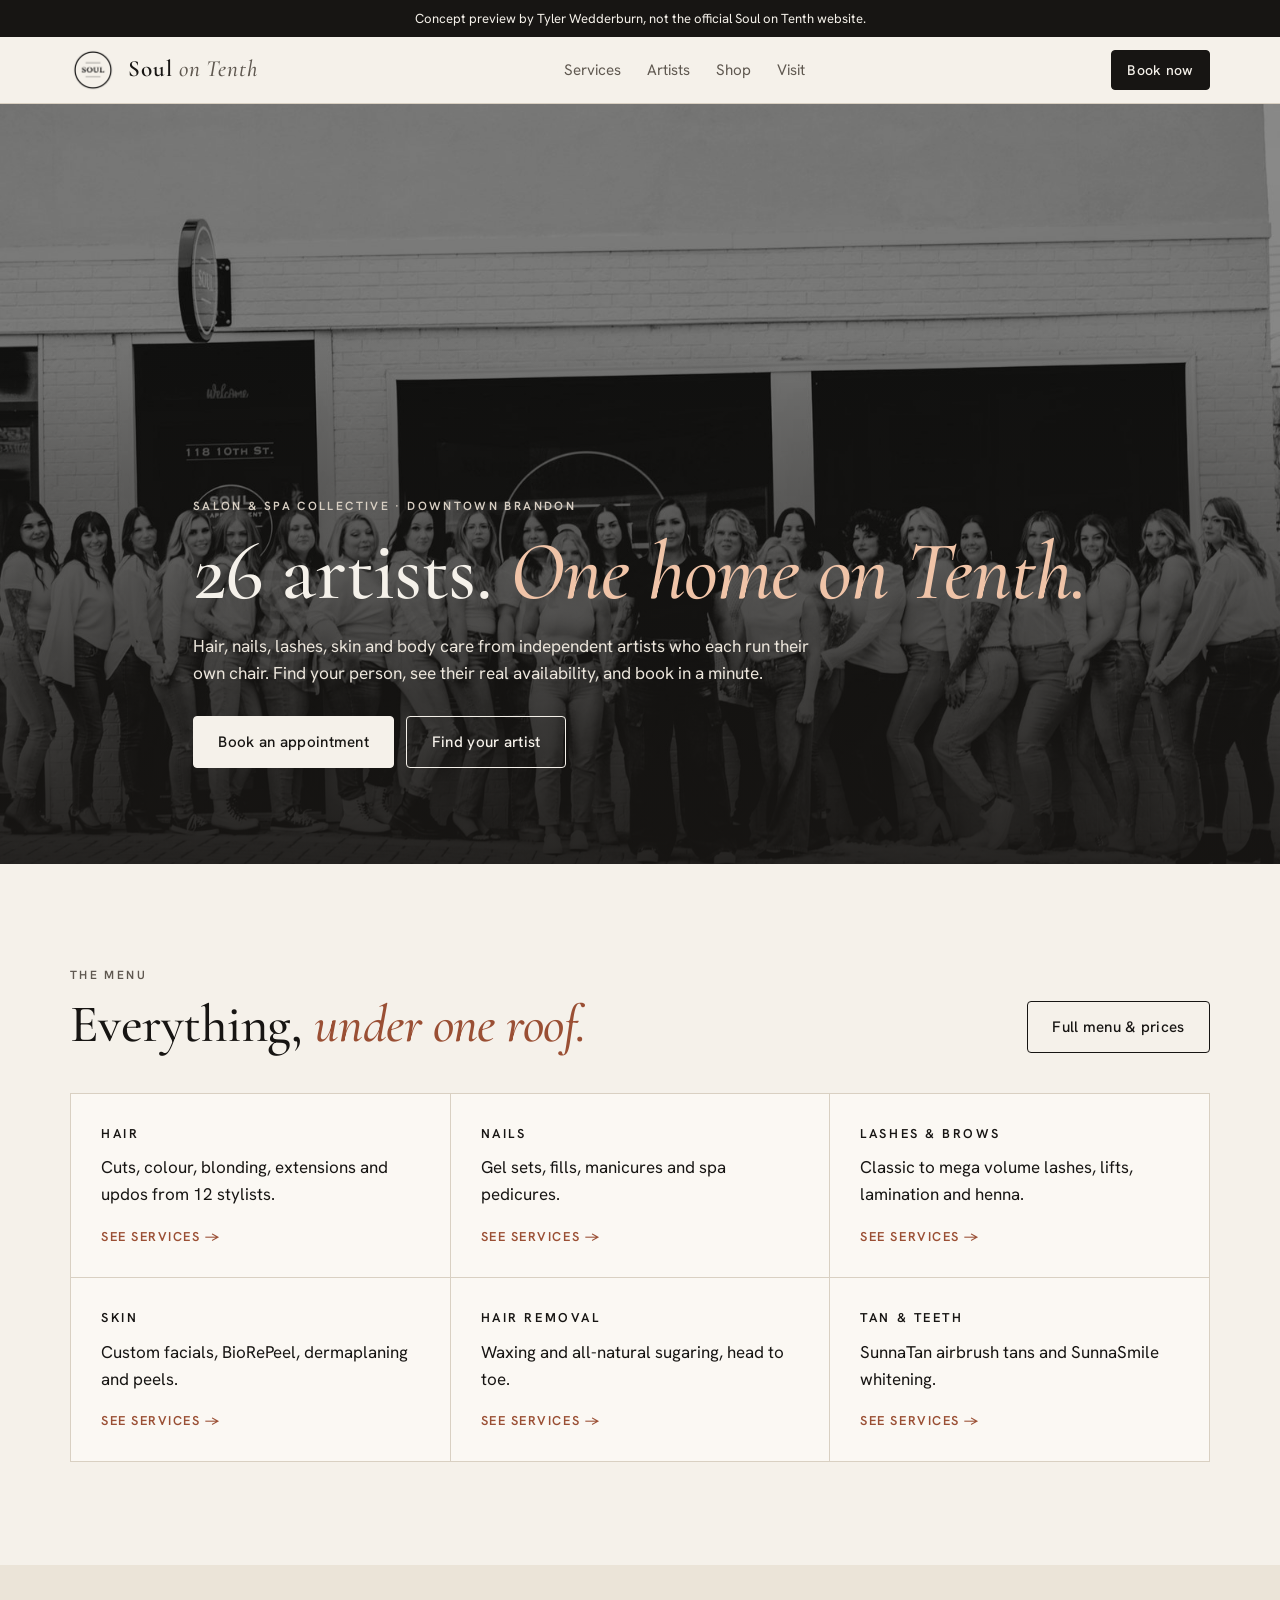
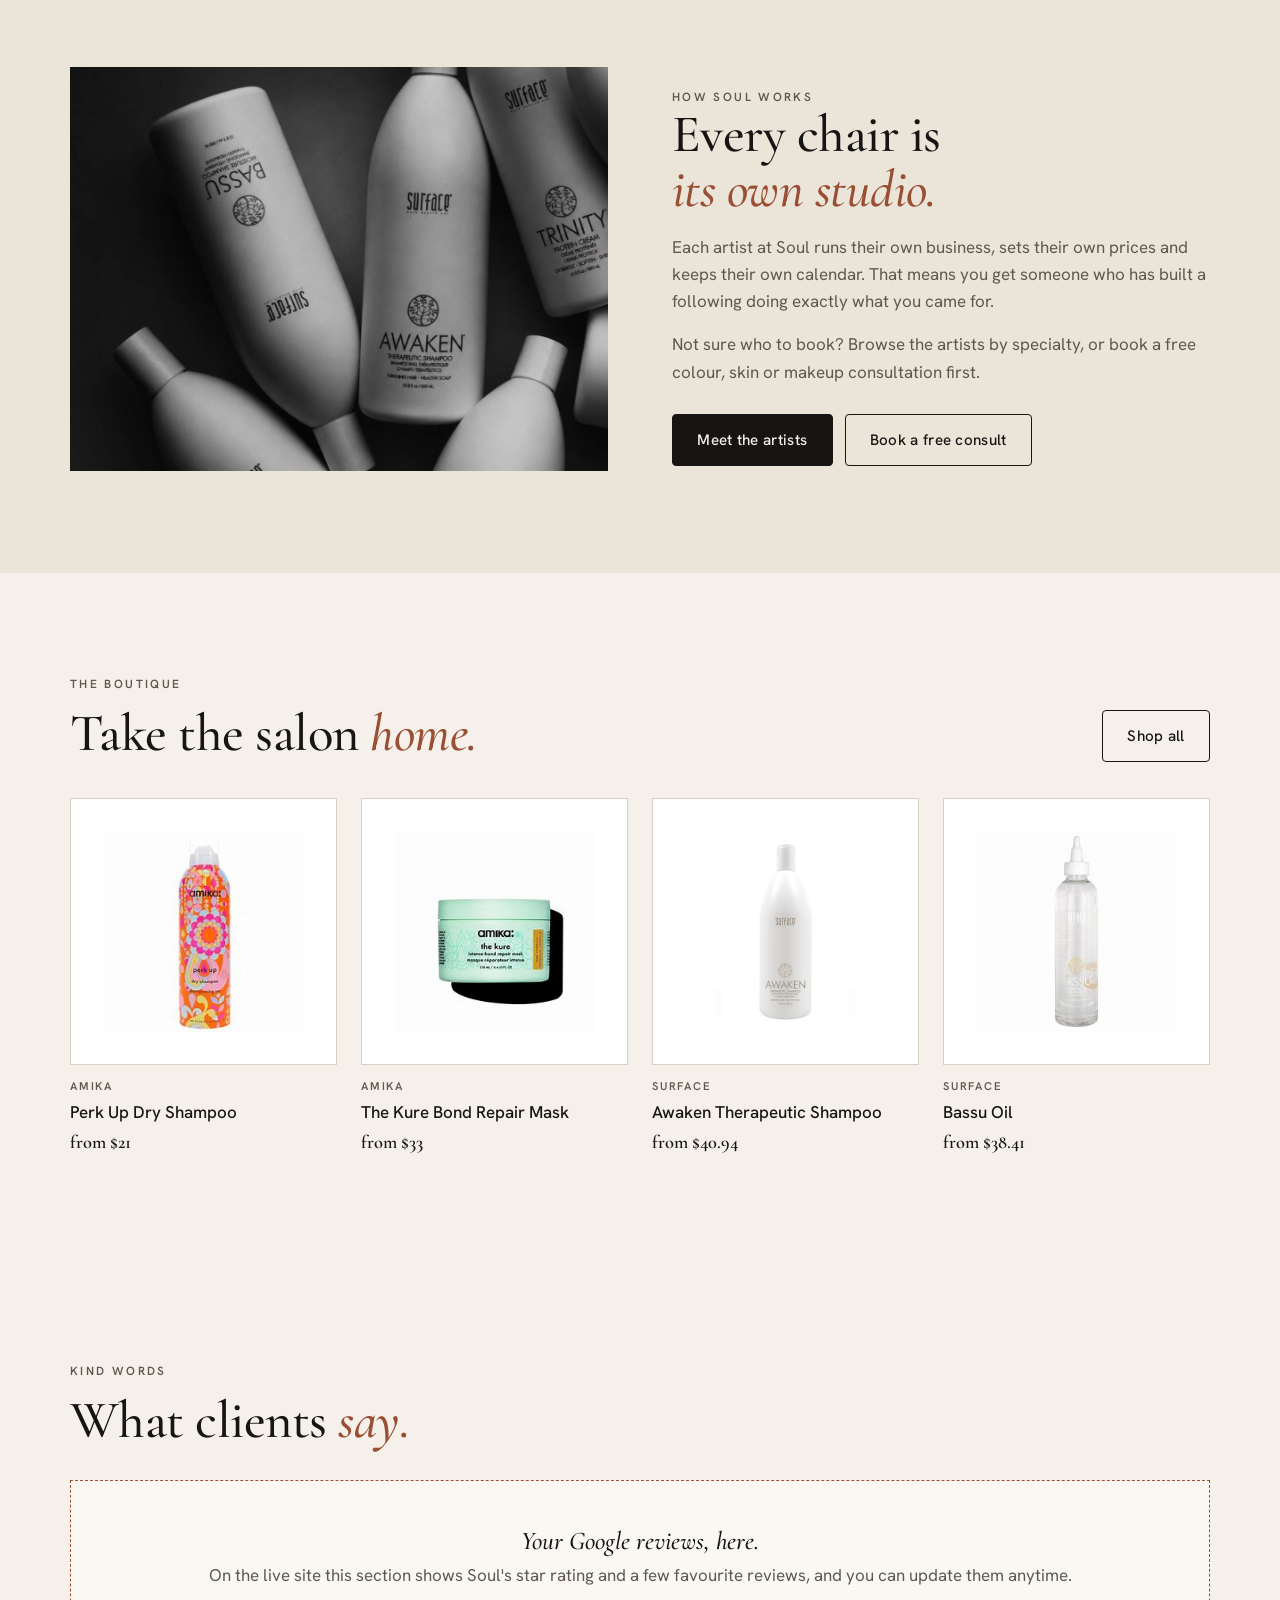
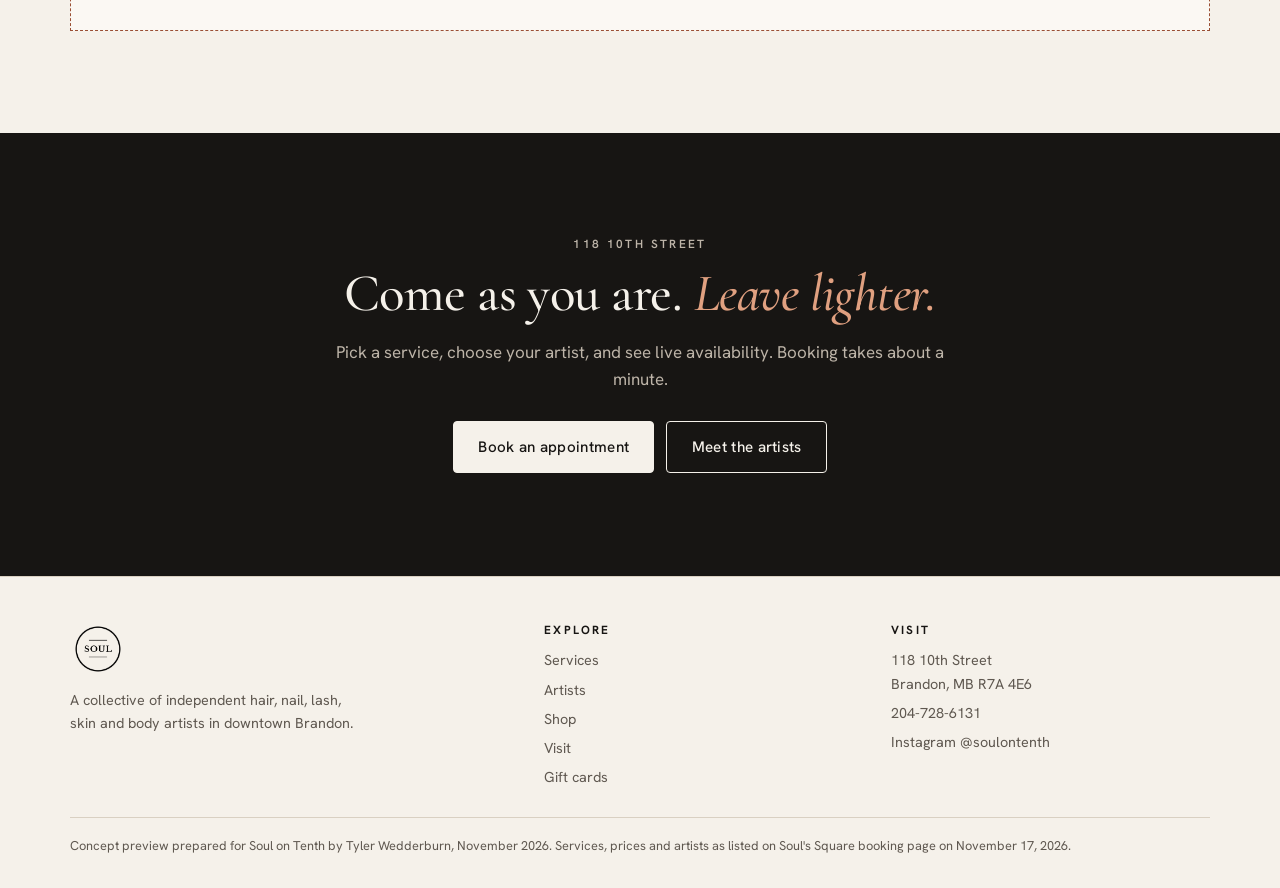
==== index.html @ 36a23da8 "Soul on Tenth concept preview: five pages built from Square data Co-Authored-By: Claude Opus 5.5 <no" ====
<!doctype html>
<html lang="en-CA">
<head>
<meta charset="utf-8">
<meta name="viewport" content="width=device-width, initial-scale=1, viewport-fit=cover">
<meta name="robots" content="noindex, nofollow">
<title>Soul on Tenth | Salon &amp; Spa Collective in Downtown Brandon, MB</title>
<meta name="description" content="Hair, nails, lashes, brows, facials, waxing, sugaring, tanning and more from 26 independent artists at 118 10th Street, Brandon.">
<link rel="icon" href="assets/img/logo.jpg">
<link rel="preconnect" href="https://fonts.googleapis.com">
<link rel="preconnect" href="https://fonts.gstatic.com" crossorigin>
<link rel="stylesheet" href="https://fonts.googleapis.com/css2?family=Cormorant+Garamond:ital,wght@0,500;0,600;1,500&family=Hanken+Grotesk:wght@400;500;600&display=swap">
<link rel="stylesheet" href="assets/theme.css">
</head>
<body>
<div class="announcement">Concept preview by Tyler Wedderburn, not the official Soul on Tenth website.</div>
<header class="header"><div class="page-width">
  <a class="header__logo" href="index.html"><img src="assets/img/logo.jpg" alt="Soul on Tenth" width="46" height="46"><span>Soul <i>on Tenth</i></span></a>
  <nav aria-label="Main"><a href="services.html">Services</a><a href="artists.html">Artists</a><a href="shop.html">Shop</a><a href="visit.html">Visit</a></nav>
  <details class="menu-drawer"><summary aria-label="Menu">Menu</summary><nav aria-label="Mobile"><a href="services.html">Services</a><a href="artists.html">Artists</a><a href="shop.html">Shop</a><a href="visit.html">Visit</a></nav></details>
  <a class="button button--primary" href="https://book.squareup.com/appointments/bp8okbmrqv0b9o/location/DH0CR95W0RNAC/services" target="_blank" rel="noopener">Book now</a>
</div></header>
<main>
<section class="hero">
  <img src="assets/img/studio.jpg" alt="The Soul on Tenth team standing together outside the salon at 118 10th Street" width="1600" height="1067">
  <div class="hero__text page-width">
    <p class="caption">Salon &amp; spa collective · Downtown Brandon</p>
    <h1>26 artists. <em>One home on Tenth.</em></h1>
    <p class="rte">Hair, nails, lashes, skin and body care from independent artists who each run their own chair. Find your person, see their real availability, and book in a minute.</p>
    <div class="buttons"><a class="button button--primary" href="https://book.squareup.com/appointments/bp8okbmrqv0b9o/location/DH0CR95W0RNAC/services" target="_blank" rel="noopener">Book an appointment</a><a class="button button--light" href="artists.html">Find your artist</a></div>
  </div>
</section>

<section class="section"><div class="page-width">
  <div class="title-row"><div><p class="caption">The menu</p><h2>Everything, <em>under one roof.</em></h2></div><a class="button" href="services.html">Full menu &amp; prices</a></div>
  <div class="multicolumn"><a class="column column--link" href="services.html#haircuts"><p class="caption">Hair</p><p>Cuts, colour, blonding, extensions and updos from 12 stylists.</p><span class="link">See services →</span></a><a class="column column--link" href="services.html#nails"><p class="caption">Nails</p><p>Gel sets, fills, manicures and spa pedicures.</p><span class="link">See services →</span></a><a class="column column--link" href="services.html#lashes"><p class="caption">Lashes &amp; Brows</p><p>Classic to mega volume lashes, lifts, lamination and henna.</p><span class="link">See services →</span></a><a class="column column--link" href="services.html#facials-skin"><p class="caption">Skin</p><p>Custom facials, BioRePeel, dermaplaning and peels.</p><span class="link">See services →</span></a><a class="column column--link" href="services.html#waxing"><p class="caption">Hair Removal</p><p>Waxing and all-natural sugaring, head to toe.</p><span class="link">See services →</span></a><a class="column column--link" href="services.html#airbrush-tan-teeth-whitening"><p class="caption">Tan &amp; Teeth</p><p>SunnaTan airbrush tans and SunnaSmile whitening.</p><span class="link">See services →</span></a></div>
</div></section>

<section class="section scheme-2"><div class="page-width image-with-text">
  <div class="image-with-text__media image-with-text__media--crop"><img src="assets/img/surface.jpg" alt="Surface hair care bottles" width="1206" height="1471" loading="lazy"></div>
  <div>
    <p class="caption">How Soul works</p><h2>Every chair is <em>its own studio.</em></h2>
    <p class="rte subtle">Each artist at Soul runs their own business, sets their own prices and keeps their own calendar. That means you get someone who has built a following doing exactly what you came for.</p>
    <p class="rte subtle">Not sure who to book? Browse the artists by specialty, or book a free colour, skin or makeup consultation first.</p>
    <div class="buttons"><a class="button button--primary" href="artists.html">Meet the artists</a><a class="button" href="https://book.squareup.com/appointments/bp8okbmrqv0b9o/location/DH0CR95W0RNAC/services" target="_blank" rel="noopener">Book a free consult</a></div>
  </div>
</div></section>

<section class="section"><div class="page-width">
  <div class="title-row"><div><p class="caption">The boutique</p><h2>Take the salon <em>home.</em></h2></div><a class="button" href="shop.html">Shop all</a></div>
  <div class="product-grid"><a class="card" href="https://soulontenth.square.site/product/perk-up-dry-shampoo/456" target="_blank" rel="noopener"><div class="card__media"><img src="assets/img/p456.jpg" alt="amika Perk Up Dry Shampoo" loading="lazy" width="400" height="400"></div><span class="card__vendor">amika</span><span class="card__title">Perk Up Dry Shampoo</span><span class="card__price">from $21</span></a><a class="card" href="https://soulontenth.square.site/product/the-kure-bond-repair-mask/463" target="_blank" rel="noopener"><div class="card__media"><img src="assets/img/p463.jpg" alt="amika The Kure Bond Repair Mask" loading="lazy" width="400" height="400"></div><span class="card__vendor">amika</span><span class="card__title">The Kure Bond Repair Mask</span><span class="card__price">from $33</span></a><a class="card" href="https://soulontenth.square.site/product/awaken-shampoo/143" target="_blank" rel="noopener"><div class="card__media"><img src="assets/img/p143.jpg" alt="Surface Awaken Therapeutic Shampoo" loading="lazy" width="400" height="400"></div><span class="card__vendor">Surface</span><span class="card__title">Awaken Therapeutic Shampoo</span><span class="card__price">from $40.94</span></a><a class="card" href="https://soulontenth.square.site/product/bassu-oil/98" target="_blank" rel="noopener"><div class="card__media"><img src="assets/img/p98.jpg" alt="Surface Bassu Oil" loading="lazy" width="400" height="400"></div><span class="card__vendor">Surface</span><span class="card__title">Bassu Oil</span><span class="card__price">from $38.41</span></a></div>
</div></section>
<section class="section"><div class="page-width">
  <p class="caption">Kind words</p><h2>What clients <em>say.</em></h2>
  <div class="placeholder placeholder--wide"><div><b>Your Google reviews, here.</b><br>On the live site this section shows Soul's star rating and a few favourite reviews, and you can update them anytime.</div></div>
</div></section>
<section class="section scheme-ink center"><div class="page-width">
  <p class="caption">118 10th Street</p>
  <h2>Come as you are. <em>Leave lighter.</em></h2>
  <p class="rte subtle">Pick a service, choose your artist, and see live availability. Booking takes about a minute.</p>
  <div class="buttons"><a class="button button--primary" href="https://book.squareup.com/appointments/bp8okbmrqv0b9o/location/DH0CR95W0RNAC/services" target="_blank" rel="noopener">Book an appointment</a><a class="button" href="artists.html">Meet the artists</a></div>
</div></section></main>
<footer class="footer"><div class="page-width">
  <div class="grid">
    <div><img src="assets/img/logo.jpg" alt="Soul on Tenth" width="56" height="56"><p>A collective of independent hair, nail, lash, skin and body artists in downtown Brandon.</p></div>
    <div><h4>Explore</h4><ul><li><a href="services.html">Services</a></li><li><a href="artists.html">Artists</a></li><li><a href="shop.html">Shop</a></li><li><a href="visit.html">Visit</a></li><li><a class="" href="https://squareup.com/gift/7G8EJMYGEEBGZ/order" target="_blank" rel="noopener">Gift cards</a></li></ul></div>
    <div><h4>Visit</h4><ul><li>118 10th Street<br>Brandon, MB R7A 4E6</li><li><a href="tel:+12047286131">204-728-6131</a></li><li><a class="" href="https://www.instagram.com/soulontenth" target="_blank" rel="noopener">Instagram @soulontenth</a></li></ul></div>
  </div>
  <p class="legal">Concept preview prepared for Soul on Tenth by Tyler Wedderburn, November 2026. Services, prices and artists as listed on Soul's Square booking page on November 17, 2026.</p>
</div></footer>
<div class="sticky-cta"><a class="button button--primary" href="https://book.squareup.com/appointments/bp8okbmrqv0b9o/location/DH0CR95W0RNAC/services" target="_blank" rel="noopener">Book</a><a class="button" href="artists.html">Find an artist</a></div>
</body></html>
---- assets/theme.css ----
/* Soul on Tenth concept theme.
   Black-and-white like Soul's logo and photos, on warm paper, with one clay accent.
   Plain static HTML/CSS: booking stays on Square Appointments and checkout stays on Square Online. */
:root{
  --bg:#f5f1ea; --bg-2:#ebe4d8; --ink:#171513; --ink-soft:#5f5850;
  --accent:#9a4f34; --accent-deep:#7a3b25; --line:#d9d0c2; --card:#fbf8f3;
  --display:"Cormorant Garamond","Iowan Old Style",Georgia,serif;
  --body:"Hanken Grotesk","Segoe UI",system-ui,sans-serif;
  --r:4px; --page:1180px;
}
*{box-sizing:border-box}
html{scroll-behavior:smooth;scroll-padding-top:90px}
@media (prefers-reduced-motion:reduce){html{scroll-behavior:auto}*{transition:none!important}}
body{margin:0;background:var(--bg);color:var(--ink);font-family:var(--body);font-size:17px;line-height:1.6;-webkit-font-smoothing:antialiased}
img{max-width:100%;display:block}
a{color:inherit}
:focus-visible{outline:2px solid var(--accent);outline-offset:3px}
.page-width{max-width:var(--page);margin:0 auto;padding-left:max(20px,env(safe-area-inset-left,0px));padding-right:max(20px,env(safe-area-inset-right,0px))}
h1,h2,h3{font-family:var(--display);font-weight:500;line-height:1.05;text-wrap:balance;margin:0;letter-spacing:-.01em}
h1{font-size:clamp(2.6rem,7vw,5.2rem)}
h2{font-size:clamp(2rem,4.6vw,3.3rem)}
h3{font-size:1.5rem;font-weight:600}
em{font-style:italic;color:var(--accent)}
.caption{font-size:.74rem;letter-spacing:.2em;text-transform:uppercase;font-weight:600;color:var(--ink-soft);margin:0 0 12px}
.subtle{color:var(--ink-soft)}
.section{padding-block:clamp(56px,8vw,108px)}
.scheme-2{background:var(--bg-2)}
.scheme-ink{background:var(--ink);color:var(--bg)}
.scheme-ink em{color:#e0a080}
.scheme-ink .subtle,.scheme-ink .caption{color:#bdb4a8}
.button{display:inline-flex;align-items:center;justify-content:center;padding:.85em 1.6em;font-weight:500;font-size:.95rem;letter-spacing:.02em;text-decoration:none;border:1.5px solid var(--ink);background:transparent;color:var(--ink);border-radius:var(--r);transition:background .2s,color .2s,border-color .2s}
.button:hover{background:var(--ink);color:var(--bg)}
.button--primary{background:var(--ink);color:var(--bg)}
.button--primary:hover{background:var(--accent);border-color:var(--accent);color:#fff}
.button--light,.scheme-ink .button{border-color:var(--bg);color:var(--bg)}
.button--light:hover,.scheme-ink .button:hover{background:var(--bg);color:var(--ink)}
.scheme-ink .button--primary{background:var(--bg);color:var(--ink)}
.scheme-ink .button--primary:hover{background:var(--accent);border-color:var(--accent);color:#fff}
.buttons{display:flex;flex-wrap:wrap;gap:12px;margin-top:28px}
.center{text-align:center}.center .buttons{justify-content:center}
.rte{max-width:62ch}.center .rte{margin-inline:auto}
.link{font-weight:600;font-size:.8rem;letter-spacing:.12em;text-transform:uppercase;color:var(--accent);text-decoration:none}
.link:hover{text-decoration:underline}

/* announcement + header */
.announcement{background:var(--ink);color:var(--bg);font-size:.82rem;text-align:center;padding:8px 16px}
.header{position:sticky;top:0;z-index:20;background:var(--bg);border-bottom:1px solid var(--line)}
.header .page-width{display:flex;align-items:center;justify-content:space-between;gap:16px;padding-block:10px}
.header__logo{display:flex;align-items:center;gap:12px;text-decoration:none}
.header__logo img{width:46px;height:46px;mix-blend-mode:multiply}
.header__logo span{font-family:var(--display);font-size:1.45rem;font-weight:600;letter-spacing:.04em}
.header__logo i{font-weight:500;color:var(--ink-soft)}
.header nav{display:flex;gap:26px}
.header nav a{text-decoration:none;color:var(--ink-soft);font-size:.95rem}
.header nav a[aria-current="page"],.header nav a:hover{color:var(--ink)}
.header nav a[aria-current="page"]{text-decoration:underline;text-decoration-color:var(--accent);text-underline-offset:7px}
.header .button{padding:.55em 1.1em;font-size:.88rem}
.menu-drawer{display:none}
@media (max-width:880px){
  .header nav{display:none}
  .menu-drawer{display:block;margin-left:auto}
  .menu-drawer summary{list-style:none;cursor:pointer;padding:8px;font-size:.95rem}
  .menu-drawer summary::-webkit-details-marker{display:none}
  .menu-drawer[open] nav{display:flex;flex-direction:column;gap:0;position:absolute;left:0;right:0;top:100%;background:var(--bg);border-bottom:1px solid var(--line);padding:8px max(20px,env(safe-area-inset-left,0px)) 16px}
  .menu-drawer[open] nav a{padding:12px 0;border-bottom:1px solid var(--line);font-size:1.05rem}
}
@media (max-width:420px){.header__logo span{display:none}}

/* hero */
.hero{position:relative;min-height:min(86vh,760px);display:grid;align-items:end;color:var(--bg);background:var(--ink);overflow:hidden}
.hero > img{position:absolute;inset:0;width:100%;height:100%;object-fit:cover;object-position:center 60%;opacity:.62}
.hero::after{content:"";position:absolute;inset:0;background:linear-gradient(180deg,rgba(23,21,19,0) 30%,rgba(23,21,19,.85) 100%)}
@media (max-width:640px){.hero > img{object-position:42% 100%}}
.hero__text{position:relative;z-index:1;padding-block:clamp(48px,8vw,96px)}
.hero h1 em{color:#f0c4a8}
.hero .caption{color:#d8cfc3}
.hero .rte{color:#ece6dc;font-size:1.08rem}
.hero .button--primary{background:var(--bg);color:var(--ink);border-color:var(--bg)}
.hero .button--primary:hover{background:var(--accent);border-color:var(--accent);color:#fff}

/* multicolumn */
.title-row{display:flex;flex-wrap:wrap;justify-content:space-between;align-items:end;gap:16px}
.multicolumn{display:grid;grid-template-columns:repeat(3,minmax(0,1fr));gap:1px;margin-top:40px;background:var(--line);border:1px solid var(--line)}
@media (max-width:900px){.multicolumn{grid-template-columns:repeat(2,minmax(0,1fr))}}
@media (max-width:560px){.multicolumn{grid-template-columns:minmax(0,1fr)}}
.column{background:var(--card);padding:30px;display:flex;flex-direction:column;gap:10px}
.column p{margin:0}
.column .caption{color:var(--ink);font-size:.8rem}
.column--link{text-decoration:none;transition:background .2s}
.column--link:hover{background:#fff}
.column--link .link{margin-top:auto;padding-top:8px}
.scheme-2 .multicolumn{background:none;border:0;gap:28px}
.column--plain{background:none;padding:0}

/* image with text */
.image-with-text{display:grid;grid-template-columns:minmax(0,1fr) minmax(0,1fr);gap:clamp(28px,5vw,72px);align-items:center}
.image-with-text__media{overflow:hidden;aspect-ratio:4/5;background:var(--bg-2)}
.image-with-text__media img{width:100%;height:100%;object-fit:cover}
.image-with-text__media--crop{aspect-ratio:4/3}
.image-with-text__media--crop img{object-position:center bottom}
.image-with-text p{margin:16px 0 0}
@media (max-width:820px){.image-with-text{grid-template-columns:minmax(0,1fr)}}

/* product grid */
.product-grid{display:grid;grid-template-columns:repeat(4,minmax(0,1fr));gap:24px;margin-top:36px}
@media (max-width:900px){.product-grid{grid-template-columns:repeat(2,minmax(0,1fr))}}
.card{text-decoration:none;display:flex;flex-direction:column;gap:5px}
.card__media{aspect-ratio:1;background:#fff;border:1px solid var(--line);overflow:hidden;margin-bottom:8px;padding:12%}
.card__media img{width:100%;height:100%;object-fit:contain;transition:transform .4s}
.card:hover .card__media img{transform:scale(1.05)}
.card__vendor{font-size:.7rem;letter-spacing:.16em;text-transform:uppercase;font-weight:600;color:var(--ink-soft)}
.card__title{font-weight:500;line-height:1.3}
.card__price{font-family:var(--display);font-size:1.15rem;font-weight:600}

/* table of contents chips */
.toc{display:flex;flex-wrap:wrap;gap:8px;margin-top:28px}
.toc a{font-size:.85rem;text-decoration:none;padding:.45em .9em;border:1px solid var(--line);background:var(--card);border-radius:999px}
.toc a:hover{border-color:var(--ink)}

/* collapsible menu */
.collapsible{margin-top:32px;border-top:1px solid var(--ink)}
.collapsible details{border-bottom:1px solid var(--line)}
.collapsible summary{cursor:pointer;list-style:none;display:flex;align-items:center;gap:16px;padding:20px 4px;font-family:var(--display);font-size:1.7rem;font-weight:600}
.collapsible summary::-webkit-details-marker{display:none}
.collapsible summary small{font-family:var(--body);font-size:.85rem;font-weight:400;color:var(--ink-soft);margin-left:auto}
.collapsible summary::after{content:"+";font-family:var(--body);font-weight:400;font-size:1.5rem;color:var(--accent);transition:transform .2s;width:1ch}
.collapsible details[open] summary::after{transform:rotate(45deg)}
.service-list{display:grid;grid-template-columns:minmax(0,1fr) minmax(0,1fr);gap:0 48px;padding:0 4px 28px}
@media (max-width:760px){.service-list{grid-template-columns:minmax(0,1fr)}}
.service{display:grid;grid-template-columns:minmax(0,1fr) auto auto;gap:14px;align-items:start;padding:16px 0;border-bottom:1px dashed var(--line)}
.service b{font-weight:600}
.service small{display:block;color:var(--ink-soft);font-size:.85rem;line-height:1.45;margin-top:3px}
.service small.dur{font-size:.75rem;letter-spacing:.06em;text-transform:uppercase}
.service .price{font-family:var(--display);font-size:1.2rem;font-weight:600;white-space:nowrap;font-variant-numeric:tabular-nums}
.service .price i,.chips i{font-family:var(--body);font-style:normal;font-weight:400;font-size:.7rem;text-transform:uppercase;letter-spacing:.06em;color:var(--ink-soft);margin-right:4px}
.service > a{font-size:.75rem;font-weight:600;letter-spacing:.12em;text-transform:uppercase;color:var(--accent);text-decoration:none;padding-top:5px}
.service > a:hover{text-decoration:underline}
.service--fill{grid-template-columns:minmax(0,1fr)}
.chips{display:flex;flex-wrap:wrap;gap:6px}
.chips a{font-size:.82rem;text-decoration:none;padding:.35em .75em;border:1px solid var(--line);background:var(--card);border-radius:999px}
.chips a b{font-family:var(--display);font-size:1rem;margin-left:4px}
.chips a:hover{border-color:var(--accent);color:var(--accent)}

/* artists */
.artist-group{margin-top:56px}
.artist-group h2{font-size:clamp(1.7rem,3.4vw,2.4rem);padding-bottom:14px;border-bottom:1px solid var(--ink)}
.artist-grid{display:grid;grid-template-columns:repeat(3,minmax(0,1fr));gap:0 32px}
@media (max-width:900px){.artist-grid{grid-template-columns:repeat(2,minmax(0,1fr))}}
@media (max-width:560px){.artist-grid{grid-template-columns:minmax(0,1fr)}}
.artist{display:flex;gap:16px;align-items:flex-start;padding:22px 0;border-bottom:1px dashed var(--line)}
.artist h3{font-size:1.5rem}
.artist h3 small{font-family:var(--body);font-size:.7rem;letter-spacing:.12em;text-transform:uppercase;color:var(--accent);margin-left:6px;vertical-align:middle}
.tags{margin:4px 0 8px;font-size:.88rem;color:var(--ink-soft)}
.initial{flex:none;width:56px;height:56px;border-radius:50%;border:1.5px solid var(--ink);display:grid;place-content:center;font-family:var(--display);font-size:1.6rem;font-weight:600}

/* placeholder + notes */
.placeholder{display:grid;place-content:center;text-align:center;padding:40px 24px;border:1.5px dashed var(--accent);color:var(--ink-soft);background:var(--card);margin-top:32px}
.placeholder b{font-family:var(--display);font-style:italic;font-size:1.6rem;font-weight:500;color:var(--ink)}
.note{font-size:.84rem;color:var(--ink-soft);margin-top:24px}

/* contact */
.contact{display:grid;grid-template-columns:repeat(3,minmax(0,1fr));gap:24px;margin-top:36px}
@media (max-width:860px){.contact{grid-template-columns:minmax(0,1fr)}}
.contact > div{background:var(--card);border:1px solid var(--line);padding:30px}
.contact h3{margin-bottom:12px}
.contact .button{margin-top:6px}
.list{margin:0;padding-left:18px}
.list li{margin-bottom:6px}

/* footer */
.footer{border-top:1px solid var(--line);padding-block:44px 32px;font-size:.9rem;color:var(--ink-soft)}
.footer .grid{display:grid;grid-template-columns:1.4fr 1fr 1fr;gap:28px}
@media (max-width:760px){.footer .grid{grid-template-columns:minmax(0,1fr)}}
.footer img{width:56px;height:56px;mix-blend-mode:multiply;margin-bottom:12px}
.footer p{margin:0;max-width:36ch}
.footer h4{margin:0 0 10px;font-size:.74rem;letter-spacing:.18em;text-transform:uppercase;color:var(--ink)}
.footer ul{list-style:none;padding:0;margin:0;display:grid;gap:6px}
.footer a{text-decoration:none}.footer a:hover{color:var(--ink)}
.footer .legal{margin-top:28px;padding-top:18px;border-top:1px solid var(--line);font-size:.8rem;max-width:none}
.sticky-cta{display:none}
@media (max-width:640px){
  .sticky-cta{display:flex;gap:10px;position:fixed;left:0;right:0;bottom:0;z-index:30;padding:10px max(14px,env(safe-area-inset-right,0px)) calc(10px + env(safe-area-inset-bottom,0px)) max(14px,env(safe-area-inset-left,0px));background:var(--bg);border-top:1px solid var(--line)}
  .sticky-cta .button{flex:1;padding:.7em}
  .footer{padding-bottom:96px}
}
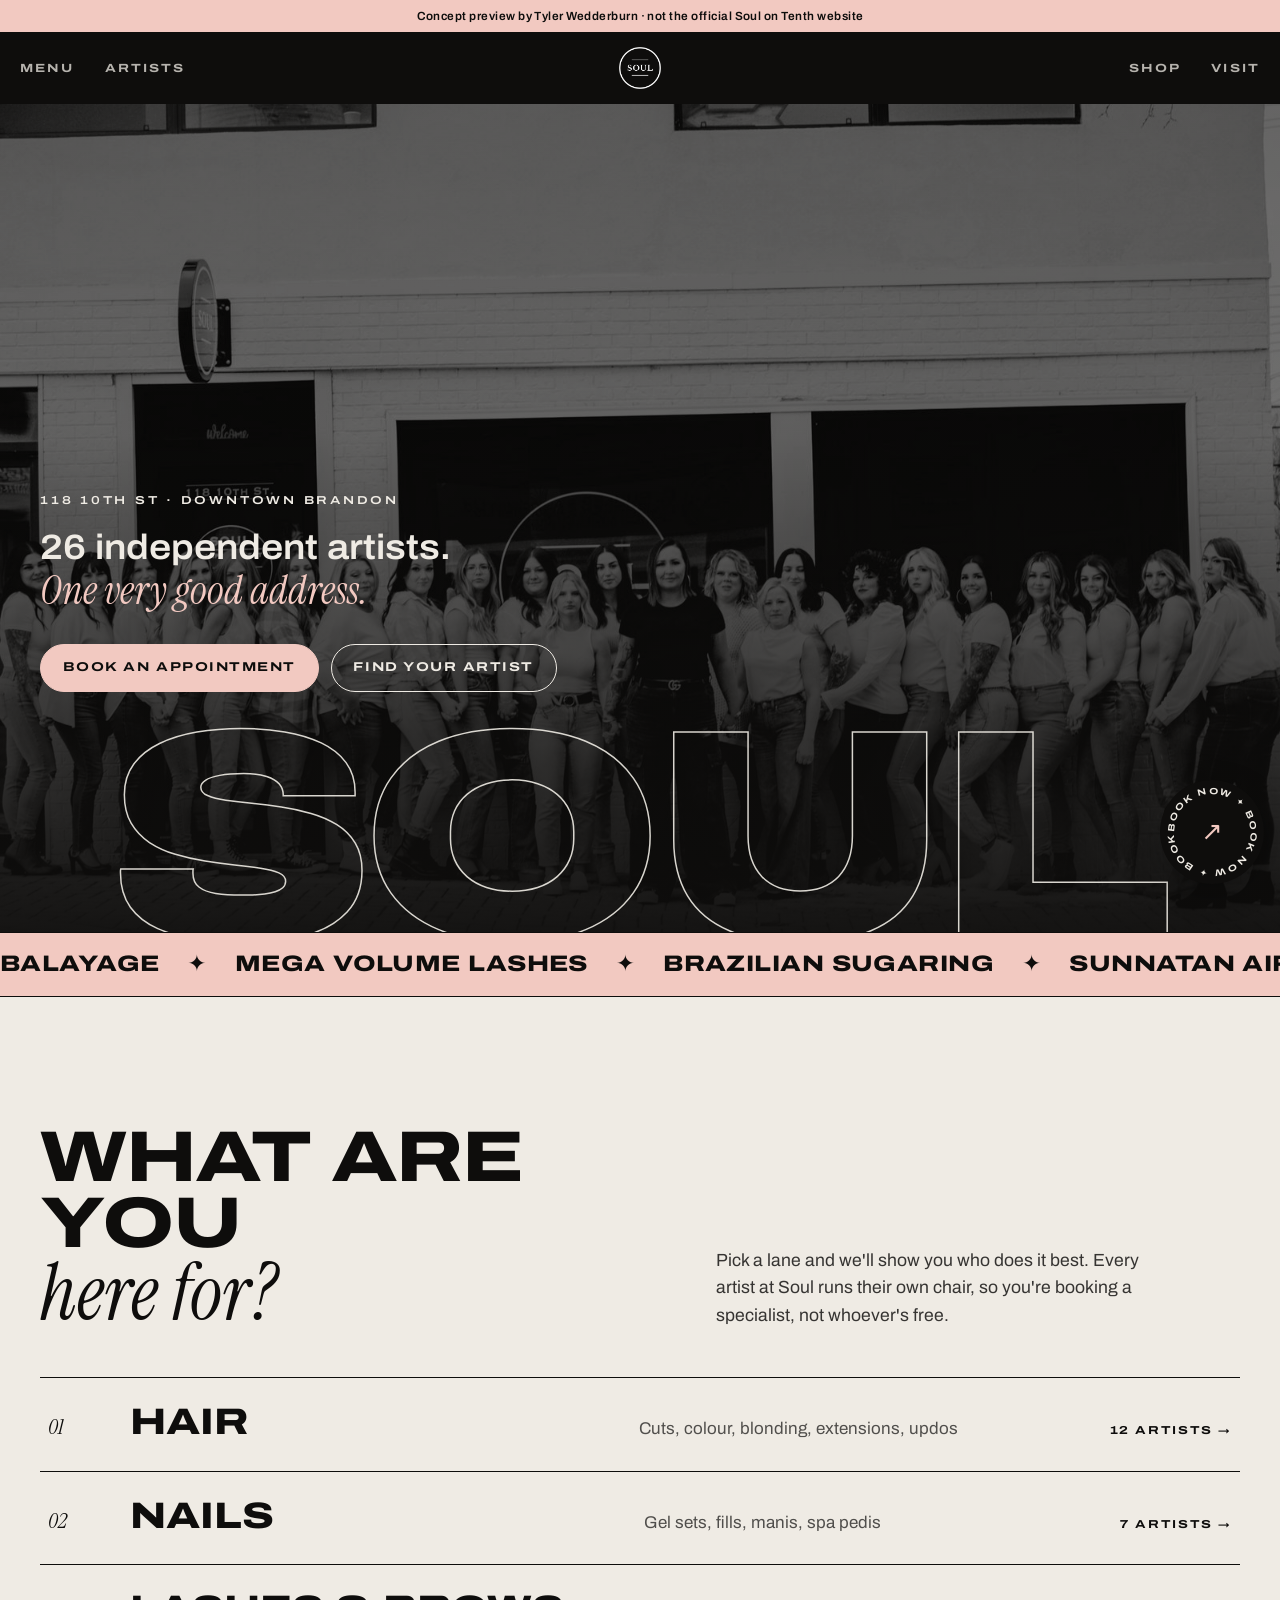
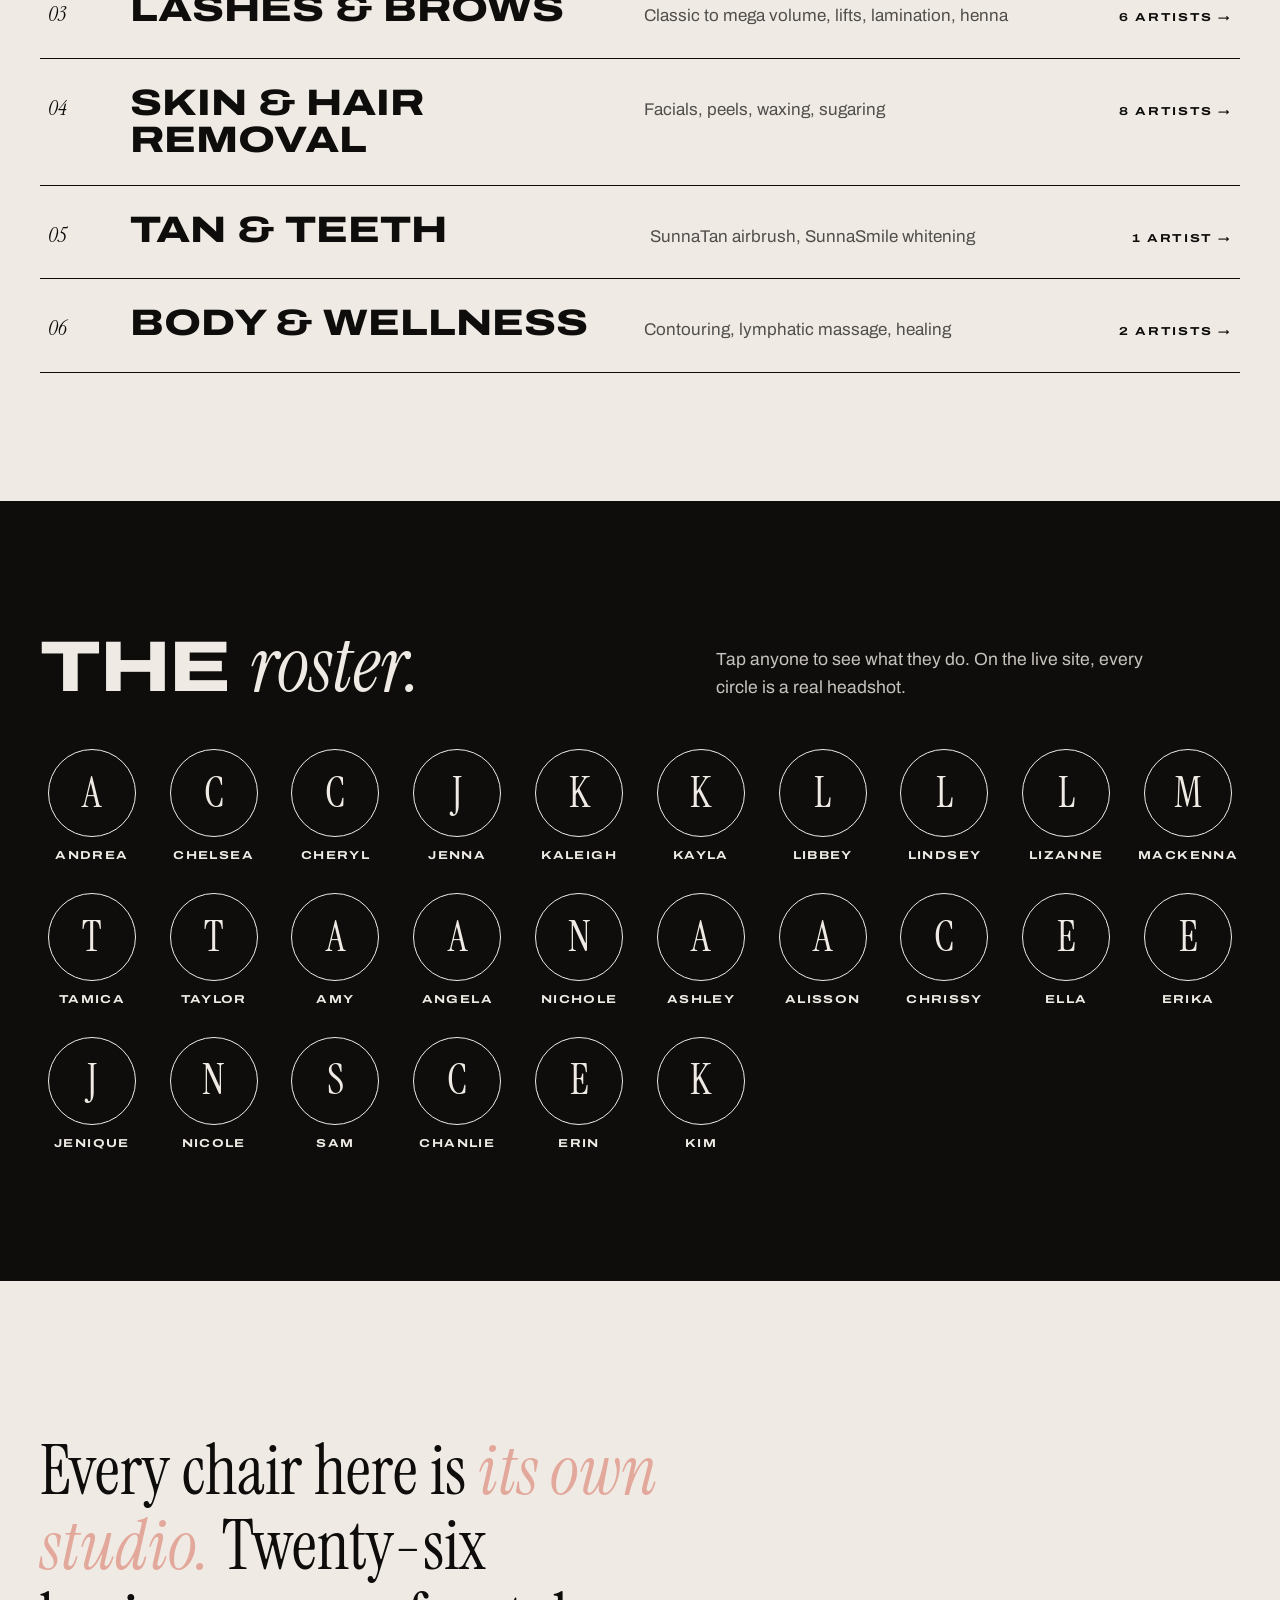
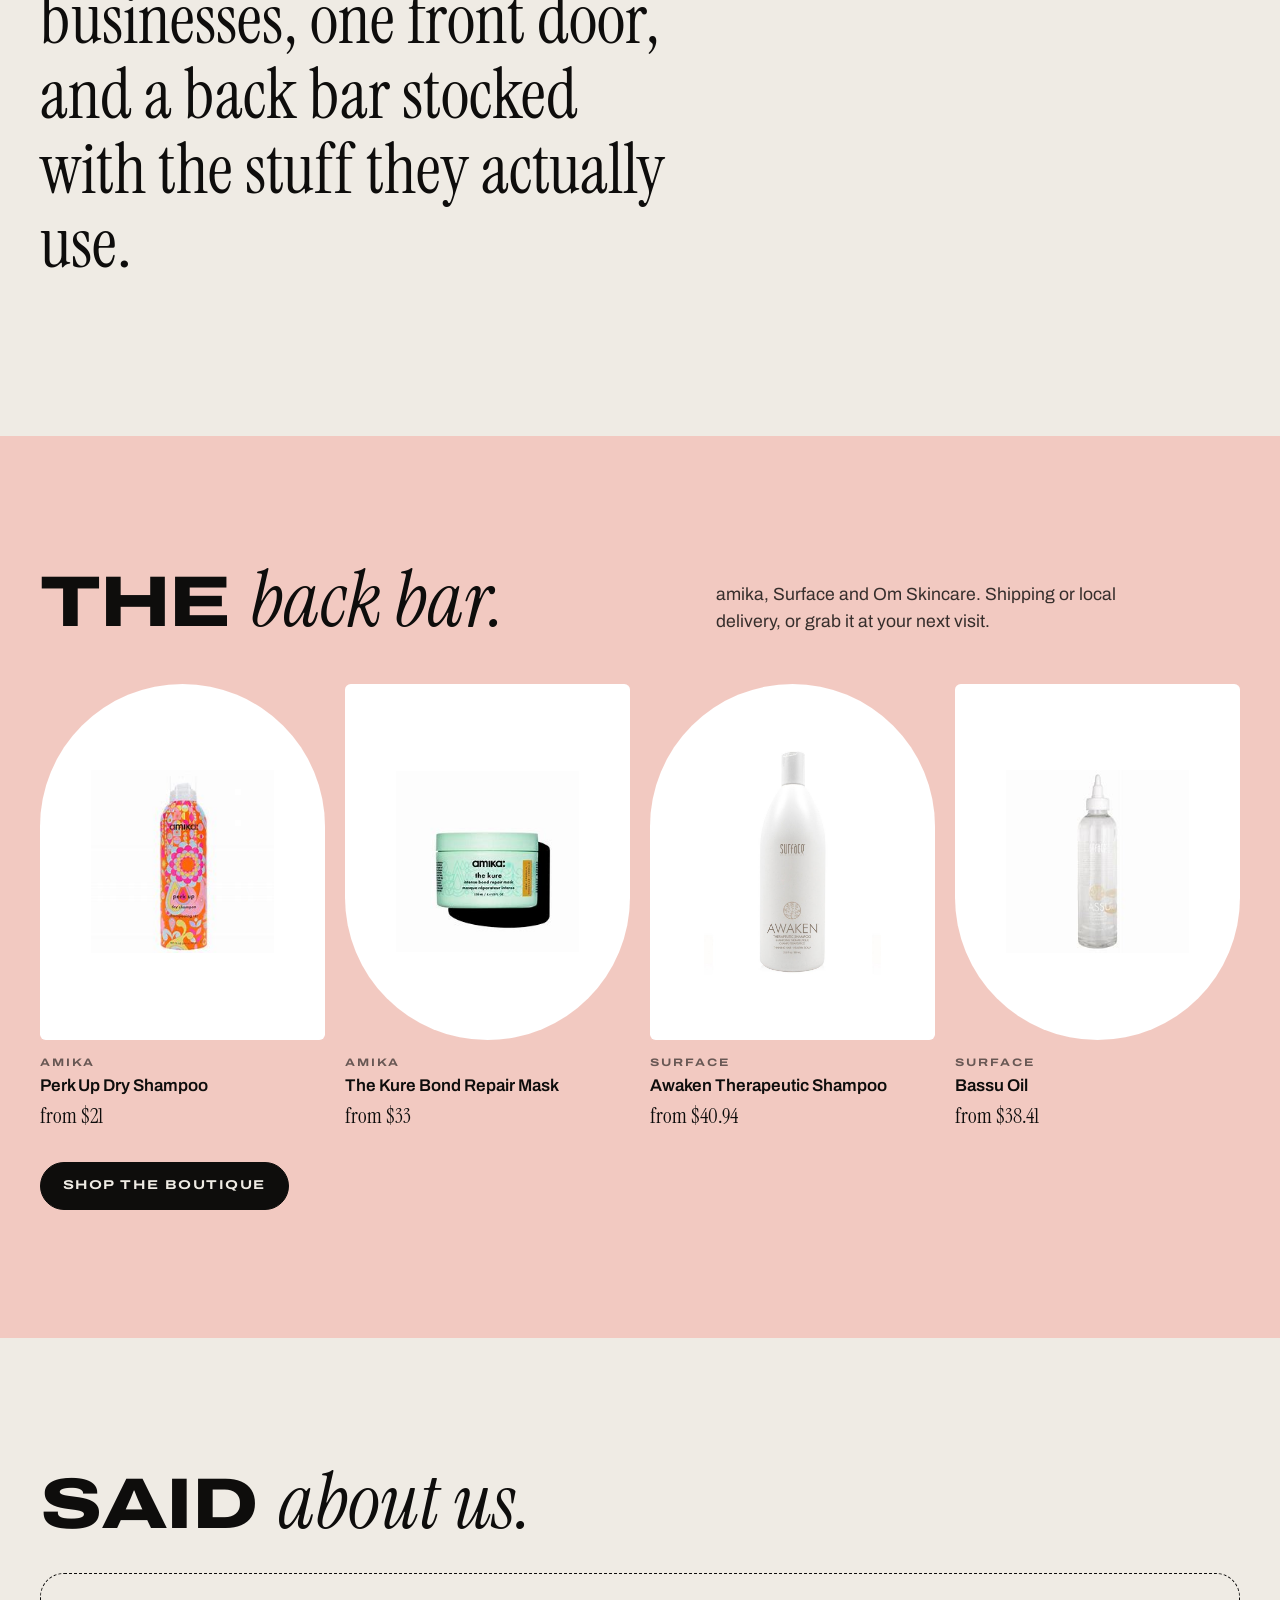
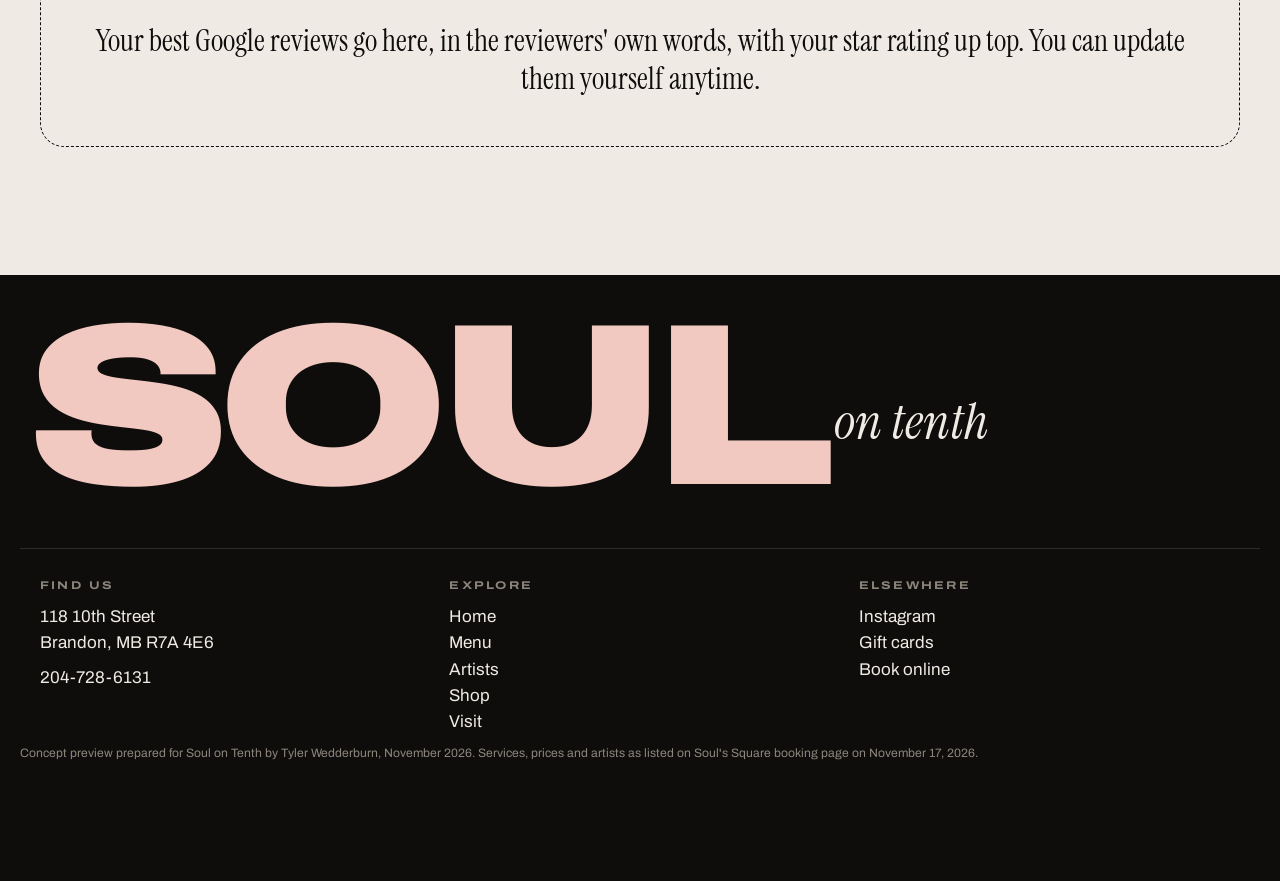
==== commit 2f0aad87: "Redesign as "Soul after dark": editorial black and blush, menu search, artist filter Co-Authored-By:" ====
--- a/index.html
+++ b/index.html
@@ -9,64 +9,69 @@
 <link rel="icon" href="assets/img/logo.jpg">
 <link rel="preconnect" href="https://fonts.googleapis.com">
 <link rel="preconnect" href="https://fonts.gstatic.com" crossorigin>
-<link rel="stylesheet" href="https://fonts.googleapis.com/css2?family=Cormorant+Garamond:ital,wght@0,500;0,600;1,500&family=Hanken+Grotesk:wght@400;500;600&display=swap">
+<link rel="stylesheet" href="https://fonts.googleapis.com/css2?family=Archivo:wdth,wght@62..125,400..900&family=Instrument+Serif:ital@0;1&display=swap">
 <link rel="stylesheet" href="assets/theme.css">
 </head>
 <body>
-<div class="announcement">Concept preview by Tyler Wedderburn, not the official Soul on Tenth website.</div>
-<header class="header"><div class="page-width">
-  <a class="header__logo" href="index.html"><img src="assets/img/logo.jpg" alt="Soul on Tenth" width="46" height="46"><span>Soul <i>on Tenth</i></span></a>
-  <nav aria-label="Main"><a href="services.html">Services</a><a href="artists.html">Artists</a><a href="shop.html">Shop</a><a href="visit.html">Visit</a></nav>
-  <details class="menu-drawer"><summary aria-label="Menu">Menu</summary><nav aria-label="Mobile"><a href="services.html">Services</a><a href="artists.html">Artists</a><a href="shop.html">Shop</a><a href="visit.html">Visit</a></nav></details>
-  <a class="button button--primary" href="https://book.squareup.com/appointments/bp8okbmrqv0b9o/location/DH0CR95W0RNAC/services" target="_blank" rel="noopener">Book now</a>
-</div></header>
+<div class="notice">Concept preview by Tyler Wedderburn · not the official Soul on Tenth website</div>
+<header class="nav">
+  <nav class="nav__side" aria-label="Main, left"><a href="services.html">Menu</a><a href="artists.html">Artists</a></nav>
+  <a class="nav__logo" href="index.html" aria-label="Soul on Tenth home"><img src="assets/img/logo.jpg" alt="" width="52" height="52"></a>
+  <nav class="nav__side nav__side--right" aria-label="Main, right"><a href="shop.html">Shop</a><a href="visit.html">Visit</a></nav>
+  <details class="nav__menu"><summary>Menu</summary><nav aria-label="Mobile"><a href="index.html" aria-current="page">Home</a><a href="services.html">Menu</a><a href="artists.html">Artists</a><a href="shop.html">Shop</a><a href="visit.html">Visit</a></nav></details>
+</header>
 <main>
 <section class="hero">
-  <img src="assets/img/studio.jpg" alt="The Soul on Tenth team standing together outside the salon at 118 10th Street" width="1600" height="1067">
-  <div class="hero__text page-width">
-    <p class="caption">Salon &amp; spa collective · Downtown Brandon</p>
-    <h1>26 artists. <em>One home on Tenth.</em></h1>
-    <p class="rte">Hair, nails, lashes, skin and body care from independent artists who each run their own chair. Find your person, see their real availability, and book in a minute.</p>
-    <div class="buttons"><a class="button button--primary" href="https://book.squareup.com/appointments/bp8okbmrqv0b9o/location/DH0CR95W0RNAC/services" target="_blank" rel="noopener">Book an appointment</a><a class="button button--light" href="artists.html">Find your artist</a></div>
+  <img class="hero__img" src="assets/img/studio.jpg" alt="The Soul on Tenth team standing together outside the salon at 118 10th Street" width="1600" height="1067">
+  <div class="hero__copy wrap">
+    <p class="kicker">118 10th St · Downtown Brandon</p>
+    <p class="hero__line">26 independent artists.<br><i>One very good address.</i></p>
+    <div class="cta"><a class="btn btn--blush" href="https://book.squareup.com/appointments/bp8okbmrqv0b9o/location/DH0CR95W0RNAC/services" target="_blank" rel="noopener">Book an appointment</a><a class="btn btn--ghost" href="artists.html">Find your artist</a></div>
+  </div>
+  <h1 class="hero__word" aria-label="Soul on Tenth">SOUL</h1>
+</section>
+<div class="ticker" aria-label="Some of what we do"><div class="ticker__track"><span>Balayage</span><b aria-hidden='true'>✦</b><span>Mega volume lashes</span><b aria-hidden='true'>✦</b><span>Brazilian sugaring</span><b aria-hidden='true'>✦</b><span>SunnaTan airbrush</span><b aria-hidden='true'>✦</b><span>Boujee gel sets</span><b aria-hidden='true'>✦</b><span>BioRePeel</span><b aria-hidden='true'>✦</b><span>Brow lamination</span><b aria-hidden='true'>✦</b><span>Weft extensions</span><b aria-hidden='true'>✦</b><span>Teeth whitening</span><b aria-hidden='true'>✦</b><span>Lymphatic drainage</span><b aria-hidden='true'>✦</b><span>Hot stone</span><b aria-hidden='true'>✦</b><span>Updos</span><b aria-hidden='true'>✦</b><span>Gua sha</span><b aria-hidden='true'>✦</b><span>Soul healing</span><b aria-hidden='true'>✦</b><span>Balayage</span><b aria-hidden='true'>✦</b><span>Mega volume lashes</span><b aria-hidden='true'>✦</b><span>Brazilian sugaring</span><b aria-hidden='true'>✦</b><span>SunnaTan airbrush</span><b aria-hidden='true'>✦</b><span>Boujee gel sets</span><b aria-hidden='true'>✦</b><span>BioRePeel</span><b aria-hidden='true'>✦</b><span>Brow lamination</span><b aria-hidden='true'>✦</b><span>Weft extensions</span><b aria-hidden='true'>✦</b><span>Teeth whitening</span><b aria-hidden='true'>✦</b><span>Lymphatic drainage</span><b aria-hidden='true'>✦</b><span>Hot stone</span><b aria-hidden='true'>✦</b><span>Updos</span><b aria-hidden='true'>✦</b><span>Gua sha</span><b aria-hidden='true'>✦</b><span>Soul healing</span><b aria-hidden='true'>✦</b></div></div>
+
+<section class="block wrap">
+  <div class="split-head"><h2>What are you<br><i>here for?</i></h2><p class="lede">Pick a lane and we'll show you who does it best. Every artist at Soul runs their own chair, so you're booking a specialist, not whoever's free.</p></div>
+  <div class="lanes"><a class="lane" href="artists.html?for=hair"><span class="lane__n">01</span><span class="lane__t">Hair</span><span class="lane__d">Cuts, colour, blonding, extensions, updos</span><span class="lane__c">12 artists →</span></a><a class="lane" href="artists.html?for=nails"><span class="lane__n">02</span><span class="lane__t">Nails</span><span class="lane__d">Gel sets, fills, manis, spa pedis</span><span class="lane__c">7 artists →</span></a><a class="lane" href="artists.html?for=lashes-brows"><span class="lane__n">03</span><span class="lane__t">Lashes &amp; Brows</span><span class="lane__d">Classic to mega volume, lifts, lamination, henna</span><span class="lane__c">6 artists →</span></a><a class="lane" href="artists.html?for=skin-hair-removal"><span class="lane__n">04</span><span class="lane__t">Skin &amp; Hair Removal</span><span class="lane__d">Facials, peels, waxing, sugaring</span><span class="lane__c">8 artists →</span></a><a class="lane" href="artists.html?for=tan-teeth"><span class="lane__n">05</span><span class="lane__t">Tan &amp; Teeth</span><span class="lane__d">SunnaTan airbrush, SunnaSmile whitening</span><span class="lane__c">1 artist →</span></a><a class="lane" href="artists.html?for=body-wellness"><span class="lane__n">06</span><span class="lane__t">Body &amp; Wellness</span><span class="lane__d">Contouring, lymphatic massage, healing</span><span class="lane__c">2 artists →</span></a></div>
+</section>
+
+<section class="block block--ink">
+  <div class="wrap">
+    <div class="split-head"><h2>The <i>roster.</i></h2><p class="lede">Tap anyone to see what they do. On the live site, every circle is a real headshot.</p></div>
+    <div class="faces"><a class="face" href="artists.html#andrea" title="Andrea"><span>A</span><em>Andrea</em></a><a class="face" href="artists.html#chelsea" title="Chelsea"><span>C</span><em>Chelsea</em></a><a class="face" href="artists.html#cheryl" title="Cheryl"><span>C</span><em>Cheryl</em></a><a class="face" href="artists.html#jenna" title="Jenna"><span>J</span><em>Jenna</em></a><a class="face" href="artists.html#kaleigh" title="Kaleigh"><span>K</span><em>Kaleigh</em></a><a class="face" href="artists.html#kayla" title="Kayla"><span>K</span><em>Kayla</em></a><a class="face" href="artists.html#libbey" title="Libbey"><span>L</span><em>Libbey</em></a><a class="face" href="artists.html#lindsey" title="Lindsey"><span>L</span><em>Lindsey</em></a><a class="face" href="artists.html#lizanne" title="Lizanne"><span>L</span><em>Lizanne</em></a><a class="face" href="artists.html#mackenna" title="Mackenna"><span>M</span><em>Mackenna</em></a><a class="face" href="artists.html#tamica" title="Tamica"><span>T</span><em>Tamica</em></a><a class="face" href="artists.html#taylor" title="Taylor"><span>T</span><em>Taylor</em></a><a class="face" href="artists.html#amy" title="Amy"><span>A</span><em>Amy</em></a><a class="face" href="artists.html#angela" title="Angela"><span>A</span><em>Angela</em></a><a class="face" href="artists.html#nichole" title="Nichole"><span>N</span><em>Nichole</em></a><a class="face" href="artists.html#ashley" title="Ashley"><span>A</span><em>Ashley</em></a><a class="face" href="artists.html#alisson" title="Alisson"><span>A</span><em>Alisson</em></a><a class="face" href="artists.html#chrissy" title="Chrissy"><span>C</span><em>Chrissy</em></a><a class="face" href="artists.html#ella" title="Ella"><span>E</span><em>Ella</em></a><a class="face" href="artists.html#erika" title="Erika"><span>E</span><em>Erika</em></a><a class="face" href="artists.html#jenique" title="Jenique"><span>J</span><em>Jenique</em></a><a class="face" href="artists.html#nicole" title="Nicole"><span>N</span><em>Nicole</em></a><a class="face" href="artists.html#sam" title="Sam"><span>S</span><em>Sam</em></a><a class="face" href="artists.html#chanlie" title="Chanlie"><span>C</span><em>Chanlie</em></a><a class="face" href="artists.html#erin" title="Erin"><span>E</span><em>Erin</em></a><a class="face" href="artists.html#kim" title="Kim"><span>K</span><em>Kim</em></a></div>
   </div>
 </section>
 
-<section class="section"><div class="page-width">
-  <div class="title-row"><div><p class="caption">The menu</p><h2>Everything, <em>under one roof.</em></h2></div><a class="button" href="services.html">Full menu &amp; prices</a></div>
-  <div class="multicolumn"><a class="column column--link" href="services.html#haircuts"><p class="caption">Hair</p><p>Cuts, colour, blonding, extensions and updos from 12 stylists.</p><span class="link">See services →</span></a><a class="column column--link" href="services.html#nails"><p class="caption">Nails</p><p>Gel sets, fills, manicures and spa pedicures.</p><span class="link">See services →</span></a><a class="column column--link" href="services.html#lashes"><p class="caption">Lashes &amp; Brows</p><p>Classic to mega volume lashes, lifts, lamination and henna.</p><span class="link">See services →</span></a><a class="column column--link" href="services.html#facials-skin"><p class="caption">Skin</p><p>Custom facials, BioRePeel, dermaplaning and peels.</p><span class="link">See services →</span></a><a class="column column--link" href="services.html#waxing"><p class="caption">Hair Removal</p><p>Waxing and all-natural sugaring, head to toe.</p><span class="link">See services →</span></a><a class="column column--link" href="services.html#airbrush-tan-teeth-whitening"><p class="caption">Tan &amp; Teeth</p><p>SunnaTan airbrush tans and SunnaSmile whitening.</p><span class="link">See services →</span></a></div>
-</div></section>
+<section class="manifesto wrap">
+  <p>Every chair here is <i>its own studio.</i> Twenty-six businesses, one front door, and a back bar stocked with the stuff they actually use.</p>
+</section>
 
-<section class="section scheme-2"><div class="page-width image-with-text">
-  <div class="image-with-text__media image-with-text__media--crop"><img src="assets/img/surface.jpg" alt="Surface hair care bottles" width="1206" height="1471" loading="lazy"></div>
-  <div>
-    <p class="caption">How Soul works</p><h2>Every chair is <em>its own studio.</em></h2>
-    <p class="rte subtle">Each artist at Soul runs their own business, sets their own prices and keeps their own calendar. That means you get someone who has built a following doing exactly what you came for.</p>
-    <p class="rte subtle">Not sure who to book? Browse the artists by specialty, or book a free colour, skin or makeup consultation first.</p>
-    <div class="buttons"><a class="button button--primary" href="artists.html">Meet the artists</a><a class="button" href="https://book.squareup.com/appointments/bp8okbmrqv0b9o/location/DH0CR95W0RNAC/services" target="_blank" rel="noopener">Book a free consult</a></div>
+<section class="block block--blush">
+  <div class="wrap">
+    <div class="split-head"><h2>The <i>back bar.</i></h2><p class="lede">amika, Surface and Om Skincare. Shipping or local delivery, or grab it at your next visit.</p></div>
+    <div class="products"><a class="product" href="https://soulontenth.square.site/product/perk-up-dry-shampoo/456" target="_blank" rel="noopener"><span class="product__img"><img src="assets/img/p456.jpg" alt="amika Perk Up Dry Shampoo" loading="lazy" width="400" height="400"></span><span class="product__brand">amika</span><span class="product__name">Perk Up Dry Shampoo</span><span class="product__price">from $21</span></a><a class="product" href="https://soulontenth.square.site/product/the-kure-bond-repair-mask/463" target="_blank" rel="noopener"><span class="product__img"><img src="assets/img/p463.jpg" alt="amika The Kure Bond Repair Mask" loading="lazy" width="400" height="400"></span><span class="product__brand">amika</span><span class="product__name">The Kure Bond Repair Mask</span><span class="product__price">from $33</span></a><a class="product" href="https://soulontenth.square.site/product/awaken-shampoo/143" target="_blank" rel="noopener"><span class="product__img"><img src="assets/img/p143.jpg" alt="Surface Awaken Therapeutic Shampoo" loading="lazy" width="400" height="400"></span><span class="product__brand">Surface</span><span class="product__name">Awaken Therapeutic Shampoo</span><span class="product__price">from $40.94</span></a><a class="product" href="https://soulontenth.square.site/product/bassu-oil/98" target="_blank" rel="noopener"><span class="product__img"><img src="assets/img/p98.jpg" alt="Surface Bassu Oil" loading="lazy" width="400" height="400"></span><span class="product__brand">Surface</span><span class="product__name">Bassu Oil</span><span class="product__price">from $38.41</span></a></div>
+    <div class="cta"><a class="btn" href="shop.html">Shop the boutique</a></div>
   </div>
-</div></section>
+</section>
 
-<section class="section"><div class="page-width">
-  <div class="title-row"><div><p class="caption">The boutique</p><h2>Take the salon <em>home.</em></h2></div><a class="button" href="shop.html">Shop all</a></div>
-  <div class="product-grid"><a class="card" href="https://soulontenth.square.site/product/perk-up-dry-shampoo/456" target="_blank" rel="noopener"><div class="card__media"><img src="assets/img/p456.jpg" alt="amika Perk Up Dry Shampoo" loading="lazy" width="400" height="400"></div><span class="card__vendor">amika</span><span class="card__title">Perk Up Dry Shampoo</span><span class="card__price">from $21</span></a><a class="card" href="https://soulontenth.square.site/product/the-kure-bond-repair-mask/463" target="_blank" rel="noopener"><div class="card__media"><img src="assets/img/p463.jpg" alt="amika The Kure Bond Repair Mask" loading="lazy" width="400" height="400"></div><span class="card__vendor">amika</span><span class="card__title">The Kure Bond Repair Mask</span><span class="card__price">from $33</span></a><a class="card" href="https://soulontenth.square.site/product/awaken-shampoo/143" target="_blank" rel="noopener"><div class="card__media"><img src="assets/img/p143.jpg" alt="Surface Awaken Therapeutic Shampoo" loading="lazy" width="400" height="400"></div><span class="card__vendor">Surface</span><span class="card__title">Awaken Therapeutic Shampoo</span><span class="card__price">from $40.94</span></a><a class="card" href="https://soulontenth.square.site/product/bassu-oil/98" target="_blank" rel="noopener"><div class="card__media"><img src="assets/img/p98.jpg" alt="Surface Bassu Oil" loading="lazy" width="400" height="400"></div><span class="card__vendor">Surface</span><span class="card__title">Bassu Oil</span><span class="card__price">from $38.41</span></a></div>
-</div></section>
-<section class="section"><div class="page-width">
-  <p class="caption">Kind words</p><h2>What clients <em>say.</em></h2>
-  <div class="placeholder placeholder--wide"><div><b>Your Google reviews, here.</b><br>On the live site this section shows Soul's star rating and a few favourite reviews, and you can update them anytime.</div></div>
-</div></section>
-<section class="section scheme-ink center"><div class="page-width">
-  <p class="caption">118 10th Street</p>
-  <h2>Come as you are. <em>Leave lighter.</em></h2>
-  <p class="rte subtle">Pick a service, choose your artist, and see live availability. Booking takes about a minute.</p>
-  <div class="buttons"><a class="button button--primary" href="https://book.squareup.com/appointments/bp8okbmrqv0b9o/location/DH0CR95W0RNAC/services" target="_blank" rel="noopener">Book an appointment</a><a class="button" href="artists.html">Meet the artists</a></div>
-</div></section></main>
-<footer class="footer"><div class="page-width">
-  <div class="grid">
-    <div><img src="assets/img/logo.jpg" alt="Soul on Tenth" width="56" height="56"><p>A collective of independent hair, nail, lash, skin and body artists in downtown Brandon.</p></div>
-    <div><h4>Explore</h4><ul><li><a href="services.html">Services</a></li><li><a href="artists.html">Artists</a></li><li><a href="shop.html">Shop</a></li><li><a href="visit.html">Visit</a></li><li><a class="" href="https://squareup.com/gift/7G8EJMYGEEBGZ/order" target="_blank" rel="noopener">Gift cards</a></li></ul></div>
-    <div><h4>Visit</h4><ul><li>118 10th Street<br>Brandon, MB R7A 4E6</li><li><a href="tel:+12047286131">204-728-6131</a></li><li><a class="" href="https://www.instagram.com/soulontenth" target="_blank" rel="noopener">Instagram @soulontenth</a></li></ul></div>
+<section class="block wrap reviews">
+  <h2>Said <i>about us.</i></h2>
+  <div class="slot">Your best Google reviews go here, in the reviewers' own words, with your star rating up top. You can update them yourself anytime.</div>
+</section>
+</main>
+<footer class="foot">
+  <div class="foot__big" aria-hidden="true">SOUL<i>on tenth</i></div>
+  <div class="foot__grid wrap">
+    <div><h4>Find us</h4><p>118 10th Street<br>Brandon, MB R7A 4E6</p><p><a href="tel:+12047286131">204-728-6131</a></p></div>
+    <div><h4>Explore</h4><p><a href="index.html">Home</a><br><a href="services.html">Menu</a><br><a href="artists.html">Artists</a><br><a href="shop.html">Shop</a><br><a href="visit.html">Visit</a></p></div>
+    <div><h4>Elsewhere</h4><p><a class="" href="https://www.instagram.com/soulontenth" target="_blank" rel="noopener">Instagram</a><br><a class="" href="https://squareup.com/gift/7G8EJMYGEEBGZ/order" target="_blank" rel="noopener">Gift cards</a><br><a class="" href="https://book.squareup.com/appointments/bp8okbmrqv0b9o/location/DH0CR95W0RNAC/services" target="_blank" rel="noopener">Book online</a></p></div>
   </div>
-  <p class="legal">Concept preview prepared for Soul on Tenth by Tyler Wedderburn, November 2026. Services, prices and artists as listed on Soul's Square booking page on November 17, 2026.</p>
-</div></footer>
-<div class="sticky-cta"><a class="button button--primary" href="https://book.squareup.com/appointments/bp8okbmrqv0b9o/location/DH0CR95W0RNAC/services" target="_blank" rel="noopener">Book</a><a class="button" href="artists.html">Find an artist</a></div>
+  <p class="foot__legal wrap">Concept preview prepared for Soul on Tenth by Tyler Wedderburn, November 2026. Services, prices and artists as listed on Soul's Square booking page on November 17, 2026.</p>
+</footer>
+<a class="badge" href="https://book.squareup.com/appointments/bp8okbmrqv0b9o/location/DH0CR95W0RNAC/services" target="_blank" rel="noopener" aria-label="Book an appointment">
+  <svg viewBox="0 0 120 120" aria-hidden="true"><defs><path id="ring" d="M60,60 m-44,0 a44,44 0 1,1 88,0 a44,44 0 1,1 -88,0"/></defs>
+  <text><textPath href="#ring">BOOK NOW ✦ BOOK NOW ✦ BOOK NOW ✦ </textPath></text></svg>
+  <span>↗</span></a>
 </body></html>
--- a/assets/theme.css
+++ b/assets/theme.css
@@ -1,185 +1,217 @@
-/* Soul on Tenth concept theme.
-   Black-and-white like Soul's logo and photos, on warm paper, with one clay accent.
-   Plain static HTML/CSS: booking stays on Square Appointments and checkout stays on Square Online. */
+/* Soul on Tenth: "Soul after dark".
+   Black-and-white editorial like Soul's own photography, wide Archivo for shouting,
+   Instrument Serif italic for the soft parts, and one blush accent borrowed from Pink Coconut. */
 :root{
-  --bg:#f5f1ea; --bg-2:#ebe4d8; --ink:#171513; --ink-soft:#5f5850;
-  --accent:#9a4f34; --accent-deep:#7a3b25; --line:#d9d0c2; --card:#fbf8f3;
-  --display:"Cormorant Garamond","Iowan Old Style",Georgia,serif;
-  --body:"Hanken Grotesk","Segoe UI",system-ui,sans-serif;
-  --r:4px; --page:1180px;
+  --ink:#0e0d0c; --ink-2:#1b1917; --bone:#efebe4; --bone-2:#e3ddd3; --grey:#8c857c;
+  --blush:#f2c9c1; --blush-deep:#e3a89c; --line-d:#2e2b28; --line-l:#cfc7ba;
+  --wide:"Archivo",system-ui,sans-serif; --serif:"Instrument Serif",Georgia,serif;
 }
 *{box-sizing:border-box}
-html{scroll-behavior:smooth;scroll-padding-top:90px}
-@media (prefers-reduced-motion:reduce){html{scroll-behavior:auto}*{transition:none!important}}
-body{margin:0;background:var(--bg);color:var(--ink);font-family:var(--body);font-size:17px;line-height:1.6;-webkit-font-smoothing:antialiased}
+html{scroll-behavior:smooth;scroll-padding-top:84px}
+body{margin:0;background:var(--bone);color:var(--ink);font-family:var(--wide);font-stretch:100%;font-size:17px;line-height:1.55;-webkit-font-smoothing:antialiased}
 img{max-width:100%;display:block}
 a{color:inherit}
-:focus-visible{outline:2px solid var(--accent);outline-offset:3px}
-.page-width{max-width:var(--page);margin:0 auto;padding-left:max(20px,env(safe-area-inset-left,0px));padding-right:max(20px,env(safe-area-inset-right,0px))}
-h1,h2,h3{font-family:var(--display);font-weight:500;line-height:1.05;text-wrap:balance;margin:0;letter-spacing:-.01em}
-h1{font-size:clamp(2.6rem,7vw,5.2rem)}
-h2{font-size:clamp(2rem,4.6vw,3.3rem)}
-h3{font-size:1.5rem;font-weight:600}
-em{font-style:italic;color:var(--accent)}
-.caption{font-size:.74rem;letter-spacing:.2em;text-transform:uppercase;font-weight:600;color:var(--ink-soft);margin:0 0 12px}
-.subtle{color:var(--ink-soft)}
-.section{padding-block:clamp(56px,8vw,108px)}
-.scheme-2{background:var(--bg-2)}
-.scheme-ink{background:var(--ink);color:var(--bg)}
-.scheme-ink em{color:#e0a080}
-.scheme-ink .subtle,.scheme-ink .caption{color:#bdb4a8}
-.button{display:inline-flex;align-items:center;justify-content:center;padding:.85em 1.6em;font-weight:500;font-size:.95rem;letter-spacing:.02em;text-decoration:none;border:1.5px solid var(--ink);background:transparent;color:var(--ink);border-radius:var(--r);transition:background .2s,color .2s,border-color .2s}
-.button:hover{background:var(--ink);color:var(--bg)}
-.button--primary{background:var(--ink);color:var(--bg)}
-.button--primary:hover{background:var(--accent);border-color:var(--accent);color:#fff}
-.button--light,.scheme-ink .button{border-color:var(--bg);color:var(--bg)}
-.button--light:hover,.scheme-ink .button:hover{background:var(--bg);color:var(--ink)}
-.scheme-ink .button--primary{background:var(--bg);color:var(--ink)}
-.scheme-ink .button--primary:hover{background:var(--accent);border-color:var(--accent);color:#fff}
-.buttons{display:flex;flex-wrap:wrap;gap:12px;margin-top:28px}
-.center{text-align:center}.center .buttons{justify-content:center}
-.rte{max-width:62ch}.center .rte{margin-inline:auto}
-.link{font-weight:600;font-size:.8rem;letter-spacing:.12em;text-transform:uppercase;color:var(--accent);text-decoration:none}
-.link:hover{text-decoration:underline}
-
-/* announcement + header */
-.announcement{background:var(--ink);color:var(--bg);font-size:.82rem;text-align:center;padding:8px 16px}
-.header{position:sticky;top:0;z-index:20;background:var(--bg);border-bottom:1px solid var(--line)}
-.header .page-width{display:flex;align-items:center;justify-content:space-between;gap:16px;padding-block:10px}
-.header__logo{display:flex;align-items:center;gap:12px;text-decoration:none}
-.header__logo img{width:46px;height:46px;mix-blend-mode:multiply}
-.header__logo span{font-family:var(--display);font-size:1.45rem;font-weight:600;letter-spacing:.04em}
-.header__logo i{font-weight:500;color:var(--ink-soft)}
-.header nav{display:flex;gap:26px}
-.header nav a{text-decoration:none;color:var(--ink-soft);font-size:.95rem}
-.header nav a[aria-current="page"],.header nav a:hover{color:var(--ink)}
-.header nav a[aria-current="page"]{text-decoration:underline;text-decoration-color:var(--accent);text-underline-offset:7px}
-.header .button{padding:.55em 1.1em;font-size:.88rem}
-.menu-drawer{display:none}
-@media (max-width:880px){
-  .header nav{display:none}
-  .menu-drawer{display:block;margin-left:auto}
-  .menu-drawer summary{list-style:none;cursor:pointer;padding:8px;font-size:.95rem}
-  .menu-drawer summary::-webkit-details-marker{display:none}
-  .menu-drawer[open] nav{display:flex;flex-direction:column;gap:0;position:absolute;left:0;right:0;top:100%;background:var(--bg);border-bottom:1px solid var(--line);padding:8px max(20px,env(safe-area-inset-left,0px)) 16px}
-  .menu-drawer[open] nav a{padding:12px 0;border-bottom:1px solid var(--line);font-size:1.05rem}
+:focus-visible{outline:2px solid var(--blush-deep);outline-offset:3px}
+.wrap{max-width:1240px;margin:0 auto;padding-inline:max(20px,env(safe-area-inset-left,0px))}
+[hidden]{display:none!important}
+.sr{position:absolute;width:1px;height:1px;overflow:hidden;clip:rect(0 0 0 0)}
+h1,h2,h3{margin:0;font-family:var(--wide);font-weight:800;font-stretch:125%;text-transform:uppercase;line-height:.92;letter-spacing:-.02em;text-wrap:balance}
+h1{font-size:clamp(3rem,10vw,8.5rem)}
+h2{font-size:clamp(2.1rem,5.6vw,4.6rem)}
+h3{font-size:1.15rem;letter-spacing:.01em}
+h1 i,h2 i{font-family:var(--serif);font-weight:400;font-stretch:100%;text-transform:none;letter-spacing:0;font-size:1.08em}
+.kicker{font-size:.72rem;font-weight:600;font-stretch:125%;letter-spacing:.24em;text-transform:uppercase;margin:0 0 18px}
+.lede{font-size:1.1rem;max-width:46ch;margin:18px 0 0;color:inherit;opacity:.82}
+.cta{display:flex;flex-wrap:wrap;gap:12px;margin-top:30px}
+.btn{display:inline-flex;align-items:center;gap:.5em;padding:1em 1.7em;border-radius:999px;font-size:.8rem;font-weight:700;font-stretch:125%;letter-spacing:.12em;text-transform:uppercase;text-decoration:none;background:var(--ink);color:var(--bone);border:1.5px solid var(--ink);transition:transform .2s,background .2s,color .2s}
+.btn:hover{transform:translateY(-2px)}
+.btn--blush{background:var(--blush);border-color:var(--blush);color:var(--ink)}
+.btn--blush:hover{background:#fff;border-color:#fff}
+.btn--ghost{background:transparent;color:var(--bone);border-color:var(--bone)}
+.btn--ghost:hover{background:var(--bone);color:var(--ink)}
+.btn--ghost-ink{background:transparent;color:var(--ink)}
+.link{font-weight:700;font-stretch:125%;font-size:.78rem;letter-spacing:.12em;text-transform:uppercase;text-decoration:none;border-bottom:2px solid var(--blush-deep)}
+
+/* notice + nav */
+.notice{background:var(--blush);color:var(--ink);font-size:.74rem;font-weight:600;text-align:center;padding:7px 16px;letter-spacing:.04em}
+.nav{position:sticky;top:0;z-index:40;display:grid;grid-template-columns:1fr auto 1fr;align-items:center;gap:16px;padding:10px max(20px,env(safe-area-inset-left,0px));background:var(--ink);color:var(--bone)}
+.nav__side{display:flex;gap:30px}
+.nav__side--right{justify-content:flex-end}
+.nav__side a,.nav__menu nav a{font-size:.74rem;font-weight:700;font-stretch:125%;letter-spacing:.18em;text-transform:uppercase;text-decoration:none;opacity:.75}
+.nav__side a:hover,.nav__side a[aria-current="page"]{opacity:1}
+.nav__side a[aria-current="page"]{box-shadow:0 2px 0 var(--blush)}
+.nav__logo img{width:52px;height:52px;filter:invert(1);mix-blend-mode:screen;transition:transform .5s}
+.nav__logo:hover img{transform:rotate(-12deg)}
+.nav__menu{display:none}
+@media (max-width:760px){
+  .nav{grid-template-columns:auto 1fr}
+  .nav__side{display:none}
+  .nav__menu{display:block;justify-self:end}
+  .nav__menu summary{list-style:none;cursor:pointer;font-size:.74rem;font-weight:700;font-stretch:125%;letter-spacing:.18em;text-transform:uppercase;padding:10px 0}
+  .nav__menu summary::-webkit-details-marker{display:none}
+  .nav__menu[open] nav{position:absolute;left:0;right:0;top:100%;background:var(--ink);display:flex;flex-direction:column;padding:8px 20px 20px;border-top:1px solid var(--line-d)}
+  .nav__menu[open] nav a{padding:14px 0;border-bottom:1px solid var(--line-d);font-size:1rem;opacity:1}
 }
-@media (max-width:420px){.header__logo span{display:none}}
 
 /* hero */
-.hero{position:relative;min-height:min(86vh,760px);display:grid;align-items:end;color:var(--bg);background:var(--ink);overflow:hidden}
-.hero > img{position:absolute;inset:0;width:100%;height:100%;object-fit:cover;object-position:center 60%;opacity:.62}
-.hero::after{content:"";position:absolute;inset:0;background:linear-gradient(180deg,rgba(23,21,19,0) 30%,rgba(23,21,19,.85) 100%)}
-@media (max-width:640px){.hero > img{object-position:42% 100%}}
-.hero__text{position:relative;z-index:1;padding-block:clamp(48px,8vw,96px)}
-.hero h1 em{color:#f0c4a8}
-.hero .caption{color:#d8cfc3}
-.hero .rte{color:#ece6dc;font-size:1.08rem}
-.hero .button--primary{background:var(--bg);color:var(--ink);border-color:var(--bg)}
-.hero .button--primary:hover{background:var(--accent);border-color:var(--accent);color:#fff}
-
-/* multicolumn */
-.title-row{display:flex;flex-wrap:wrap;justify-content:space-between;align-items:end;gap:16px}
-.multicolumn{display:grid;grid-template-columns:repeat(3,minmax(0,1fr));gap:1px;margin-top:40px;background:var(--line);border:1px solid var(--line)}
-@media (max-width:900px){.multicolumn{grid-template-columns:repeat(2,minmax(0,1fr))}}
-@media (max-width:560px){.multicolumn{grid-template-columns:minmax(0,1fr)}}
-.column{background:var(--card);padding:30px;display:flex;flex-direction:column;gap:10px}
-.column p{margin:0}
-.column .caption{color:var(--ink);font-size:.8rem}
-.column--link{text-decoration:none;transition:background .2s}
-.column--link:hover{background:#fff}
-.column--link .link{margin-top:auto;padding-top:8px}
-.scheme-2 .multicolumn{background:none;border:0;gap:28px}
-.column--plain{background:none;padding:0}
-
-/* image with text */
-.image-with-text{display:grid;grid-template-columns:minmax(0,1fr) minmax(0,1fr);gap:clamp(28px,5vw,72px);align-items:center}
-.image-with-text__media{overflow:hidden;aspect-ratio:4/5;background:var(--bg-2)}
-.image-with-text__media img{width:100%;height:100%;object-fit:cover}
-.image-with-text__media--crop{aspect-ratio:4/3}
-.image-with-text__media--crop img{object-position:center bottom}
-.image-with-text p{margin:16px 0 0}
-@media (max-width:820px){.image-with-text{grid-template-columns:minmax(0,1fr)}}
-
-/* product grid */
-.product-grid{display:grid;grid-template-columns:repeat(4,minmax(0,1fr));gap:24px;margin-top:36px}
-@media (max-width:900px){.product-grid{grid-template-columns:repeat(2,minmax(0,1fr))}}
-.card{text-decoration:none;display:flex;flex-direction:column;gap:5px}
-.card__media{aspect-ratio:1;background:#fff;border:1px solid var(--line);overflow:hidden;margin-bottom:8px;padding:12%}
-.card__media img{width:100%;height:100%;object-fit:contain;transition:transform .4s}
-.card:hover .card__media img{transform:scale(1.05)}
-.card__vendor{font-size:.7rem;letter-spacing:.16em;text-transform:uppercase;font-weight:600;color:var(--ink-soft)}
-.card__title{font-weight:500;line-height:1.3}
-.card__price{font-family:var(--display);font-size:1.15rem;font-weight:600}
-
-/* table of contents chips */
-.toc{display:flex;flex-wrap:wrap;gap:8px;margin-top:28px}
-.toc a{font-size:.85rem;text-decoration:none;padding:.45em .9em;border:1px solid var(--line);background:var(--card);border-radius:999px}
-.toc a:hover{border-color:var(--ink)}
-
-/* collapsible menu */
-.collapsible{margin-top:32px;border-top:1px solid var(--ink)}
-.collapsible details{border-bottom:1px solid var(--line)}
-.collapsible summary{cursor:pointer;list-style:none;display:flex;align-items:center;gap:16px;padding:20px 4px;font-family:var(--display);font-size:1.7rem;font-weight:600}
-.collapsible summary::-webkit-details-marker{display:none}
-.collapsible summary small{font-family:var(--body);font-size:.85rem;font-weight:400;color:var(--ink-soft);margin-left:auto}
-.collapsible summary::after{content:"+";font-family:var(--body);font-weight:400;font-size:1.5rem;color:var(--accent);transition:transform .2s;width:1ch}
-.collapsible details[open] summary::after{transform:rotate(45deg)}
-.service-list{display:grid;grid-template-columns:minmax(0,1fr) minmax(0,1fr);gap:0 48px;padding:0 4px 28px}
-@media (max-width:760px){.service-list{grid-template-columns:minmax(0,1fr)}}
-.service{display:grid;grid-template-columns:minmax(0,1fr) auto auto;gap:14px;align-items:start;padding:16px 0;border-bottom:1px dashed var(--line)}
-.service b{font-weight:600}
-.service small{display:block;color:var(--ink-soft);font-size:.85rem;line-height:1.45;margin-top:3px}
-.service small.dur{font-size:.75rem;letter-spacing:.06em;text-transform:uppercase}
-.service .price{font-family:var(--display);font-size:1.2rem;font-weight:600;white-space:nowrap;font-variant-numeric:tabular-nums}
-.service .price i,.chips i{font-family:var(--body);font-style:normal;font-weight:400;font-size:.7rem;text-transform:uppercase;letter-spacing:.06em;color:var(--ink-soft);margin-right:4px}
-.service > a{font-size:.75rem;font-weight:600;letter-spacing:.12em;text-transform:uppercase;color:var(--accent);text-decoration:none;padding-top:5px}
-.service > a:hover{text-decoration:underline}
-.service--fill{grid-template-columns:minmax(0,1fr)}
+.hero{position:relative;background:var(--ink);color:var(--bone);overflow:hidden;min-height:min(92vh,860px);display:flex;flex-direction:column;justify-content:flex-end}
+.hero__img{position:absolute;inset:0;width:100%;height:100%;object-fit:cover;object-position:center 62%;filter:grayscale(1) contrast(1.08);opacity:.55}
+.hero::before{content:"";position:absolute;inset:0;background:linear-gradient(180deg,rgba(14,13,12,.2),rgba(14,13,12,.1) 40%,rgba(14,13,12,.92));z-index:1}
+.hero__copy{position:relative;z-index:2;width:100%;padding-bottom:12px}
+.hero__line{font-size:clamp(1.4rem,3vw,2.2rem);font-weight:600;font-stretch:110%;line-height:1.15;margin:0;max-width:22ch}
+.hero__line i{font-family:var(--serif);font-weight:400;font-stretch:100%;color:var(--blush);font-size:1.15em}
+.hero__word{position:relative;z-index:2;font-size:clamp(5rem,23.5vw,22rem);line-height:.74;letter-spacing:-.04em;text-align:center;font-stretch:125%;font-weight:900;margin:24px 0 -.06em -.04em;color:transparent;-webkit-text-stroke:1.5px rgba(239,235,228,.9);user-select:none;white-space:nowrap}
+@media (max-width:640px){.hero__img{object-position:42% 100%}.hero__word{-webkit-text-stroke-width:1px}}
+
+/* ticker */
+.ticker{background:var(--blush);overflow:hidden;border-block:1.5px solid var(--ink)}
+.ticker__track{display:flex;gap:28px;width:max-content;padding:14px 0;animation:tick 48s linear infinite;font-weight:800;font-stretch:125%;text-transform:uppercase;font-size:clamp(1rem,2vw,1.4rem);letter-spacing:.02em;white-space:nowrap}
+.ticker__track b{font-weight:400}
+@keyframes tick{to{transform:translateX(-50%)}}
+@media (prefers-reduced-motion:reduce){.ticker__track{animation:none}html{scroll-behavior:auto}.badge svg{animation:none!important}}
+
+/* blocks */
+.block{padding-block:clamp(64px,10vw,130px)}
+.block--ink{background:var(--ink);color:var(--bone)}
+.block--blush{background:var(--blush)}
+.split-head{display:grid;grid-template-columns:minmax(0,1.2fr) minmax(0,1fr);gap:24px 48px;align-items:end;margin-bottom:48px}
+.split-head .lede{margin:0}
+@media (max-width:820px){.split-head{grid-template-columns:minmax(0,1fr)}}
+
+/* lanes */
+.lanes{border-top:1.5px solid var(--ink)}
+.lane{display:grid;grid-template-columns:4rem minmax(0,1.3fr) minmax(0,1.2fr) auto;gap:18px;align-items:baseline;padding:26px 8px;border-bottom:1.5px solid var(--ink);text-decoration:none;transition:background .25s,padding .25s}
+.lane:hover{background:var(--ink);color:var(--bone);padding-inline:24px}
+.lane__n{font-family:var(--serif);font-size:1.4rem;font-style:italic}
+.lane__t{font-weight:800;font-stretch:125%;text-transform:uppercase;font-size:clamp(1.3rem,3vw,2.3rem);line-height:1}
+.lane__d{opacity:.7}
+.lane__c{font-size:.72rem;font-weight:700;font-stretch:125%;letter-spacing:.14em;text-transform:uppercase;white-space:nowrap}
+@media (max-width:760px){.lane{grid-template-columns:2.6rem minmax(0,1fr)}.lane__d,.lane__c{grid-column:2}}
+
+/* roster faces */
+.faces{display:grid;grid-template-columns:repeat(auto-fill,minmax(96px,1fr));gap:28px 18px}
+.face{display:flex;flex-direction:column;align-items:center;gap:10px;text-decoration:none}
+.face span{width:88px;height:88px;border-radius:50%;border:1.5px solid var(--bone);display:grid;place-content:center;font-family:var(--serif);font-size:2.6rem;transition:background .2s,color .2s,transform .3s}
+.face em{font-style:normal;font-size:.72rem;font-weight:700;font-stretch:125%;letter-spacing:.12em;text-transform:uppercase}
+.face:hover span{background:var(--blush);color:var(--ink);border-color:var(--blush);transform:rotate(-8deg)}
+
+/* manifesto */
+.manifesto{padding-block:clamp(70px,12vw,160px)}
+.manifesto p{margin:0;font-family:var(--serif);font-size:clamp(2rem,5.4vw,4.6rem);line-height:1.08;max-width:20ch}
+.manifesto i{color:var(--blush-deep)}
+
+/* products */
+.products{display:grid;grid-template-columns:repeat(4,minmax(0,1fr));gap:20px}
+@media (max-width:900px){.products{grid-template-columns:repeat(2,minmax(0,1fr))}}
+.product{display:flex;flex-direction:column;gap:4px;text-decoration:none}
+.product__img{display:block;aspect-ratio:4/5;background:#fff;border-radius:200px 200px 8px 8px;padding:18%;margin-bottom:10px;overflow:hidden}
+.product:nth-child(even) .product__img{border-radius:8px 8px 200px 200px}
+.product__img img{width:100%;height:100%;object-fit:contain;transition:transform .4s}
+.product:hover .product__img img{transform:scale(1.07) rotate(-2deg)}
+.product__brand{font-size:.68rem;font-weight:700;font-stretch:125%;letter-spacing:.18em;text-transform:uppercase;opacity:.6}
+.product__name{font-weight:600;line-height:1.25}
+.product__price{font-family:var(--serif);font-size:1.3rem}
+
+/* reviews slot */
+.reviews .slot{margin-top:36px;border:1.5px dashed var(--ink);border-radius:24px;padding:48px 28px;text-align:center;font-family:var(--serif);font-size:clamp(1.3rem,2.6vw,1.9rem);line-height:1.25}
+
+/* page heads */
+.pagehead{padding-block:clamp(56px,9vw,110px) clamp(40px,6vw,64px)}
+.pagehead--ink{background:var(--ink);color:var(--bone)}
+.pagehead--blush{background:var(--blush)}
+
+/* menu */
+.search{display:flex;align-items:center;gap:16px;margin-top:36px;border-bottom:1.5px solid var(--bone);padding-bottom:10px;max-width:760px}
+.search input{flex:1;min-width:0;background:none;border:0;color:var(--bone);font:inherit;font-family:var(--serif);font-size:clamp(1.3rem,3vw,2rem);outline:none}
+.search input::placeholder{color:var(--grey)}
+.search output{font-size:.72rem;font-weight:700;font-stretch:125%;letter-spacing:.14em;text-transform:uppercase;color:var(--blush);white-space:nowrap}
+.menu{display:grid;grid-template-columns:230px minmax(0,1fr);gap:56px;padding-block:56px 90px}
+.menu__side{position:sticky;top:96px;align-self:start;display:flex;flex-direction:column;gap:2px;max-height:calc(100vh - 120px);overflow:auto}
+.menu__side a{display:flex;justify-content:space-between;gap:10px;padding:7px 0;text-decoration:none;font-size:.9rem;border-bottom:1px solid var(--line-l)}
+.menu__side a span{color:var(--grey);font-size:.8rem}
+.menu__side a:hover{color:var(--blush-deep)}
+@media (max-width:860px){
+  .menu{grid-template-columns:minmax(0,1fr);gap:24px;padding-top:0}
+  .menu__side{position:sticky;top:72px;z-index:5;flex-direction:row;overflow-x:auto;max-height:none;background:var(--bone);padding:12px 0;gap:8px;margin-inline:-20px;padding-inline:20px;scrollbar-width:none}
+  .menu__side a{flex:none;border:1.5px solid var(--ink);border-radius:999px;padding:6px 14px;font-size:.8rem}
+  .menu__side a span{display:none}
+}
+.menu__cat{margin-bottom:56px}
+.menu__cat h2{font-size:clamp(1.6rem,3.6vw,2.6rem);padding-bottom:14px;border-bottom:1.5px solid var(--ink);margin-bottom:6px}
+.row{display:grid;grid-template-columns:auto minmax(20px,1fr) auto auto 1.2em;gap:12px;align-items:baseline;padding:14px 0;border-bottom:1px solid var(--line-l);text-decoration:none}
+.row:hover .row__name{color:var(--blush-deep)}
+.row:hover .row__go{transform:translate(3px,-3px)}
+.row__name{font-weight:600;max-width:52ch}
+.row__name small{display:block;font-weight:400;font-size:.86rem;color:var(--grey);margin-top:2px;line-height:1.4}
+.row__dots{border-bottom:1.5px dotted var(--line-l);transform:translateY(-5px)}
+.row__meta{font-size:.74rem;color:var(--grey);white-space:nowrap}
+.row__price{font-family:var(--serif);font-size:1.35rem;white-space:nowrap}
+.row__price i{font-family:var(--wide);font-style:normal;font-size:.68rem;font-weight:700;font-stretch:125%;letter-spacing:.1em;text-transform:uppercase;color:var(--grey)}
+.row__go{color:var(--blush-deep);transition:transform .2s}
+.row--fill{grid-template-columns:minmax(0,1fr)}
 .chips{display:flex;flex-wrap:wrap;gap:6px}
-.chips a{font-size:.82rem;text-decoration:none;padding:.35em .75em;border:1px solid var(--line);background:var(--card);border-radius:999px}
-.chips a b{font-family:var(--display);font-size:1rem;margin-left:4px}
-.chips a:hover{border-color:var(--accent);color:var(--accent)}
+.chips a{font-size:.8rem;text-decoration:none;border:1.5px solid var(--ink);border-radius:999px;padding:4px 12px}
+.chips a:hover{background:var(--ink);color:var(--bone)}
+@media (max-width:600px){.row{grid-template-columns:minmax(0,1fr) auto 1em}.row__dots,.row__meta{display:none}}
+.empty{font-family:var(--serif);font-size:1.6rem}
+.fine{font-size:.84rem;color:var(--grey);max-width:70ch}
 
 /* artists */
-.artist-group{margin-top:56px}
-.artist-group h2{font-size:clamp(1.7rem,3.4vw,2.4rem);padding-bottom:14px;border-bottom:1px solid var(--ink)}
-.artist-grid{display:grid;grid-template-columns:repeat(3,minmax(0,1fr));gap:0 32px}
-@media (max-width:900px){.artist-grid{grid-template-columns:repeat(2,minmax(0,1fr))}}
-@media (max-width:560px){.artist-grid{grid-template-columns:minmax(0,1fr)}}
-.artist{display:flex;gap:16px;align-items:flex-start;padding:22px 0;border-bottom:1px dashed var(--line)}
-.artist h3{font-size:1.5rem}
-.artist h3 small{font-family:var(--body);font-size:.7rem;letter-spacing:.12em;text-transform:uppercase;color:var(--accent);margin-left:6px;vertical-align:middle}
-.tags{margin:4px 0 8px;font-size:.88rem;color:var(--ink-soft)}
-.initial{flex:none;width:56px;height:56px;border-radius:50%;border:1.5px solid var(--ink);display:grid;place-content:center;font-family:var(--display);font-size:1.6rem;font-weight:600}
-
-/* placeholder + notes */
-.placeholder{display:grid;place-content:center;text-align:center;padding:40px 24px;border:1.5px dashed var(--accent);color:var(--ink-soft);background:var(--card);margin-top:32px}
-.placeholder b{font-family:var(--display);font-style:italic;font-size:1.6rem;font-weight:500;color:var(--ink)}
-.note{font-size:.84rem;color:var(--ink-soft);margin-top:24px}
-
-/* contact */
-.contact{display:grid;grid-template-columns:repeat(3,minmax(0,1fr));gap:24px;margin-top:36px}
-@media (max-width:860px){.contact{grid-template-columns:minmax(0,1fr)}}
-.contact > div{background:var(--card);border:1px solid var(--line);padding:30px}
-.contact h3{margin-bottom:12px}
-.contact .button{margin-top:6px}
-.list{margin:0;padding-left:18px}
-.list li{margin-bottom:6px}
+.chips-bar{display:flex;flex-wrap:wrap;gap:8px;margin-top:32px}
+.chip{font:inherit;font-size:.74rem;font-weight:700;font-stretch:125%;letter-spacing:.12em;text-transform:uppercase;padding:.75em 1.3em;border-radius:999px;border:1.5px solid var(--ink);background:transparent;color:var(--ink);cursor:pointer}
+.chip[aria-pressed="true"]{background:var(--ink);color:var(--bone)}
+.chip:hover{background:var(--blush);border-color:var(--ink);color:var(--ink)}
+.artists{display:grid;grid-template-columns:repeat(4,minmax(0,1fr));gap:16px;padding-bottom:110px}
+@media (max-width:1000px){.artists{grid-template-columns:repeat(3,minmax(0,1fr))}}
+@media (max-width:720px){.artists{grid-template-columns:repeat(2,minmax(0,1fr));gap:12px}}
+.artist{position:relative;background:var(--ink);color:var(--bone);border-radius:18px;padding:20px 20px 22px;min-height:290px;display:flex;flex-direction:column;overflow:hidden;transition:transform .3s}
+.artist:hover{transform:translateY(-4px)}
+.artist:nth-child(4n+2){background:var(--ink-2)}
+.artist__no{font-size:.7rem;font-weight:700;font-stretch:125%;letter-spacing:.14em;color:var(--grey)}
+.artist__initial{position:absolute;right:-6px;top:-22px;font-family:var(--serif);font-size:11rem;line-height:1;color:transparent;-webkit-text-stroke:1px rgba(242,201,193,.55);pointer-events:none}
+.artist h3{margin-top:auto;font-size:clamp(1.25rem,2.2vw,1.6rem)}
+.artist__app{display:inline-block;margin-top:6px;font-size:.62rem;font-weight:700;font-stretch:125%;letter-spacing:.14em;text-transform:uppercase;color:var(--ink);background:var(--blush);padding:3px 8px;border-radius:999px;width:fit-content}
+.artist__tags{display:flex;flex-wrap:wrap;gap:5px;margin:12px 0 14px}
+.artist__tags span{font-size:.72rem;border:1px solid var(--line-d);border-radius:999px;padding:2px 9px;color:#d6cfc5}
+.artist__book{font-size:.72rem;font-weight:700;font-stretch:125%;letter-spacing:.14em;text-transform:uppercase;color:var(--blush);text-decoration:none}
+.artist__book:hover{text-decoration:underline}
+.artist[hidden]{display:none}
+
+/* shop shelves */
+.shelf{padding-block:64px;border-bottom:1.5px solid var(--ink)}
+.shelf:last-child{border-bottom:0;padding-bottom:110px}
+.shelf__head{display:flex;flex-wrap:wrap;justify-content:space-between;align-items:baseline;gap:12px 32px;margin-bottom:32px}
+.shelf__head p{margin:0;font-family:var(--serif);font-size:1.35rem;max-width:40ch}
+.shelf .products{grid-template-columns:repeat(4,minmax(0,1fr))}
+@media (max-width:900px){.shelf .products{grid-template-columns:repeat(2,minmax(0,1fr))}}
+
+/* visit */
+.visit{background:var(--ink);color:var(--bone);padding-block:clamp(60px,10vw,120px)}
+.visit__addr{font-size:clamp(4.4rem,17vw,14rem);line-height:.82;-webkit-text-stroke:0;color:var(--bone)}
+.visit__addr::first-line{color:var(--blush)}
+.facts{display:grid;grid-template-columns:repeat(4,minmax(0,1fr));gap:36px}
+@media (max-width:900px){.facts{grid-template-columns:repeat(2,minmax(0,1fr))}}
+@media (max-width:560px){.facts{grid-template-columns:minmax(0,1fr)}}
+.facts h3{padding-bottom:12px;border-bottom:1.5px solid var(--ink);margin-bottom:14px}
+.facts p{margin:0 0 14px;color:#3d3833}
 
 /* footer */
-.footer{border-top:1px solid var(--line);padding-block:44px 32px;font-size:.9rem;color:var(--ink-soft)}
-.footer .grid{display:grid;grid-template-columns:1.4fr 1fr 1fr;gap:28px}
-@media (max-width:760px){.footer .grid{grid-template-columns:minmax(0,1fr)}}
-.footer img{width:56px;height:56px;mix-blend-mode:multiply;margin-bottom:12px}
-.footer p{margin:0;max-width:36ch}
-.footer h4{margin:0 0 10px;font-size:.74rem;letter-spacing:.18em;text-transform:uppercase;color:var(--ink)}
-.footer ul{list-style:none;padding:0;margin:0;display:grid;gap:6px}
-.footer a{text-decoration:none}.footer a:hover{color:var(--ink)}
-.footer .legal{margin-top:28px;padding-top:18px;border-top:1px solid var(--line);font-size:.8rem;max-width:none}
-.sticky-cta{display:none}
-@media (max-width:640px){
-  .sticky-cta{display:flex;gap:10px;position:fixed;left:0;right:0;bottom:0;z-index:30;padding:10px max(14px,env(safe-area-inset-right,0px)) calc(10px + env(safe-area-inset-bottom,0px)) max(14px,env(safe-area-inset-left,0px));background:var(--bg);border-top:1px solid var(--line)}
-  .sticky-cta .button{flex:1;padding:.7em}
-  .footer{padding-bottom:96px}
-}
+.foot{background:var(--ink);color:var(--bone);padding-bottom:110px;overflow:hidden}
+.foot__big{font-weight:900;font-stretch:125%;font-size:clamp(4rem,18vw,17rem);line-height:.8;letter-spacing:-.05em;padding:40px 0 0 max(14px,2vw);color:var(--blush);white-space:nowrap}
+.foot__big i{font-family:var(--serif);font-weight:400;font-stretch:100%;letter-spacing:0;font-size:.22em;color:var(--bone);margin-left:.2em;vertical-align:.9em}
+.foot__grid{display:grid;grid-template-columns:repeat(3,minmax(0,1fr));gap:28px;margin-top:48px;padding-top:28px;border-top:1px solid var(--line-d)}
+@media (max-width:640px){.foot__grid{grid-template-columns:minmax(0,1fr)}}
+.foot h4{margin:0 0 10px;font-size:.7rem;font-weight:700;font-stretch:125%;letter-spacing:.2em;text-transform:uppercase;color:var(--grey)}
+.foot p{margin:0 0 8px}
+.foot a{text-decoration:none}.foot a:hover{color:var(--blush)}
+.foot__legal{margin-top:36px;font-size:.76rem;color:var(--grey)}
+
+/* rotating book badge */
+.badge{position:fixed;right:max(16px,env(safe-area-inset-right,0px));bottom:calc(16px + env(safe-area-inset-bottom,0px));z-index:50;width:104px;height:104px;border-radius:50%;background:var(--ink);color:var(--bone);display:grid;place-items:center;text-decoration:none;box-shadow:0 10px 30px rgba(0,0,0,.25);transition:transform .25s,background .25s}
+.badge svg{position:absolute;inset:0;width:100%;height:100%;animation:spin 14s linear infinite}
+.badge text{font-family:var(--wide);font-weight:700;font-stretch:125%;font-size:10.5px;letter-spacing:2px;fill:currentColor}
+.badge span{font-size:1.6rem;color:var(--blush)}
+.badge:hover{transform:scale(1.06);background:var(--blush);color:var(--ink)}
+.badge:hover span{color:var(--ink)}
+@keyframes spin{to{transform:rotate(360deg)}}
+@media (max-width:640px){.badge{width:88px;height:88px}}
